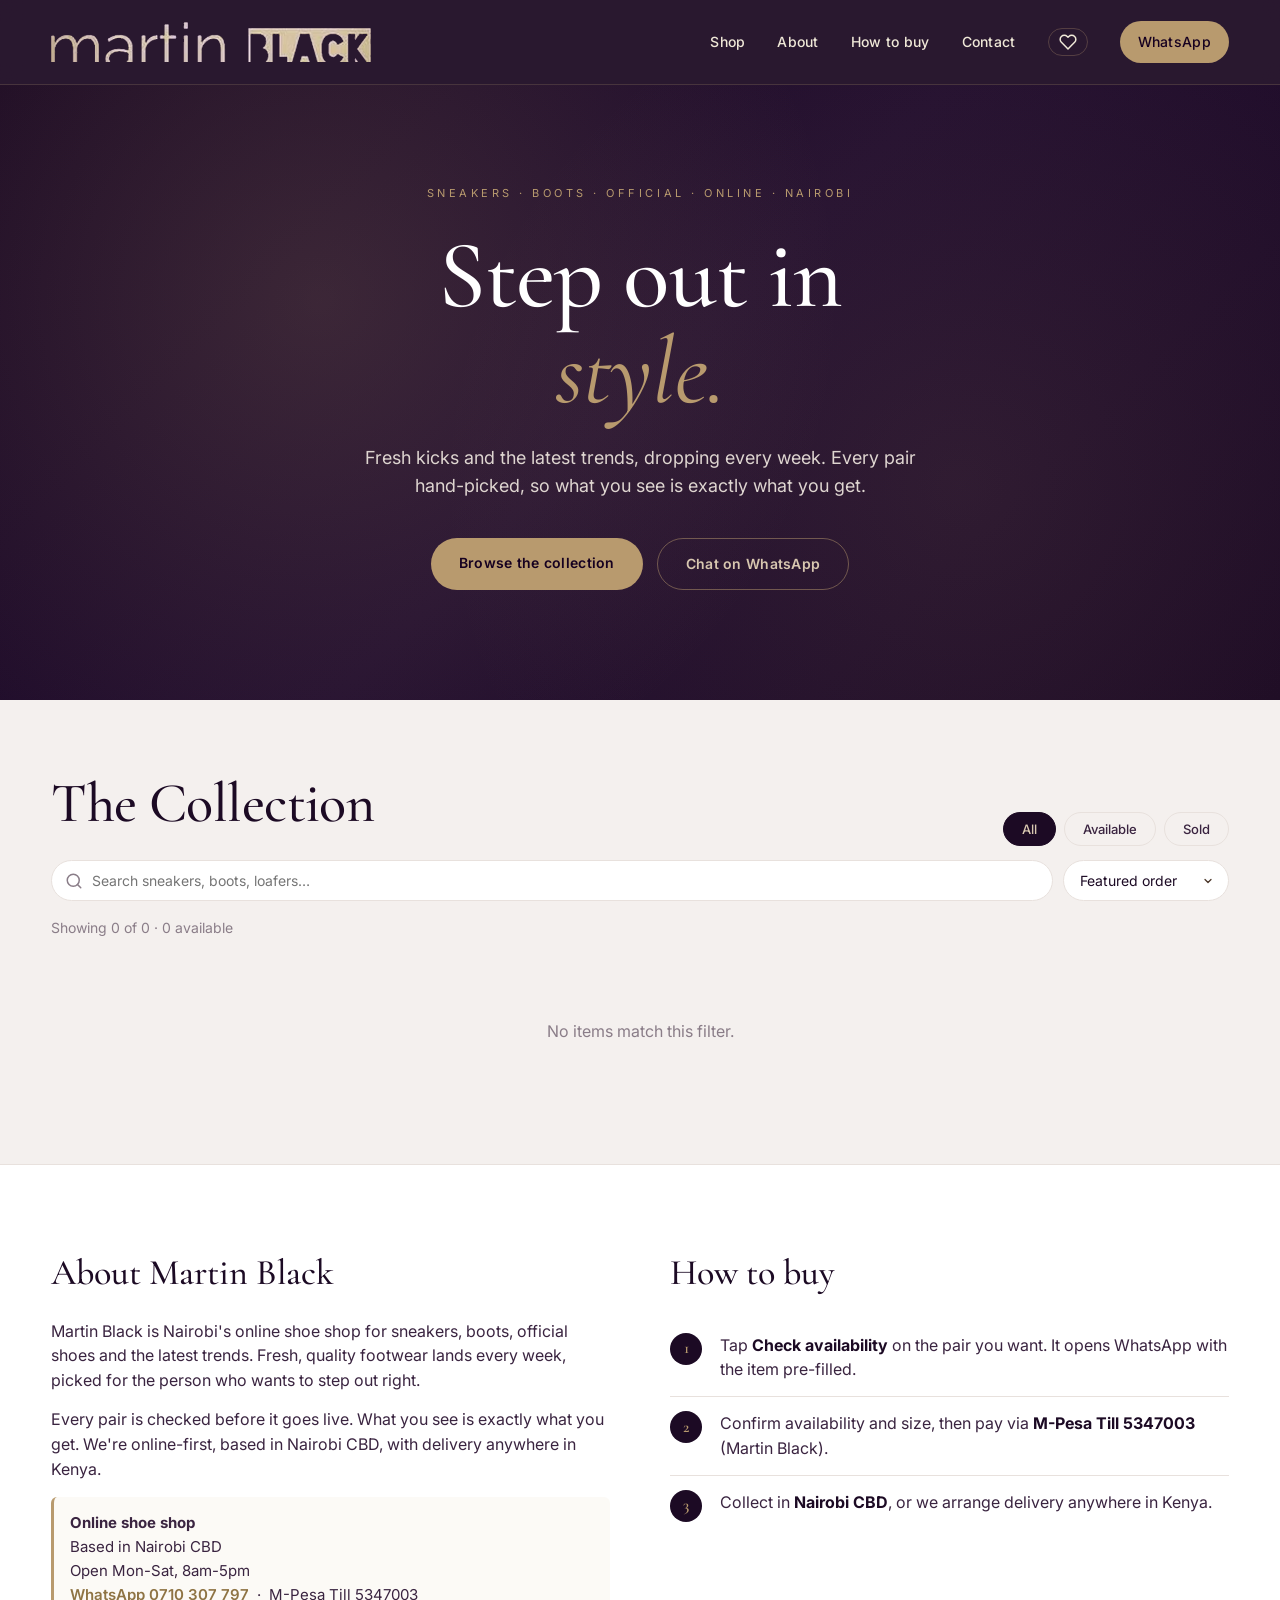
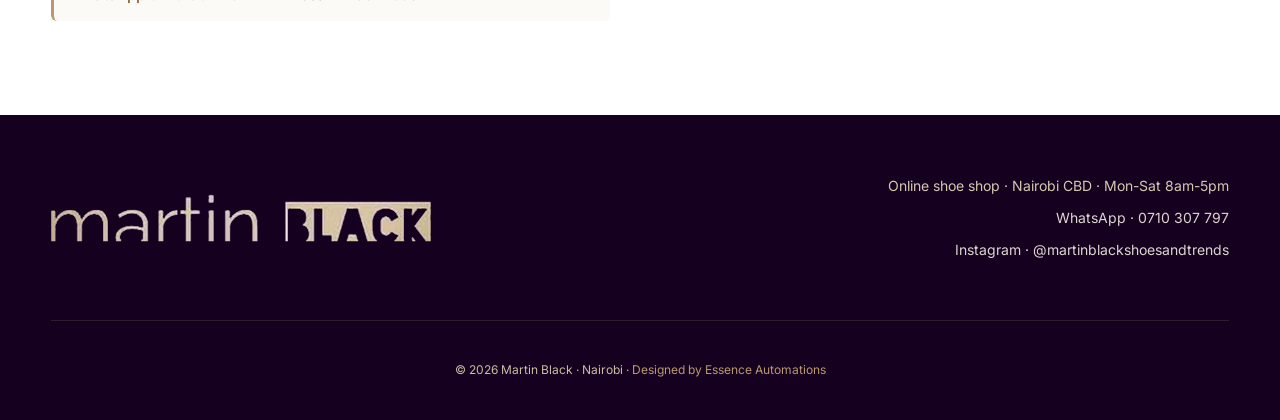
==== index.html @ d1607ce6 "Suspend overlay: use square brand emblem, not the wordmark logo-nav.png is the wide 'martin BLACK' w" ====
<!DOCTYPE html>
<html lang="en">
<head>
<meta charset="UTF-8">
<meta name="viewport" content="width=device-width, initial-scale=1.0">
<title>Martin Black · Online Shoe Shop, Nairobi</title>
<meta name="description" content="Martin Black is Nairobi's online shoe shop. Sneakers, boots, official shoes and the latest trends, fresh stock every week. Order on WhatsApp, delivery countrywide.">

<!-- Open Graph / WhatsApp / Social sharing -->
<meta property="og:type" content="website">
<meta property="og:title" content="Martin Black · Online Shoe Shop, Nairobi">
<meta property="og:description" content="Nairobi's online shoe shop. Sneakers, boots, official shoes and the latest trends, fresh stock every week. Order on WhatsApp, delivery countrywide.">
<meta property="og:image" content="https://martin-black.essenceautomations.com/images/og-image.jpg">
<meta property="og:image:secure_url" content="https://martin-black.essenceautomations.com/images/og-image.jpg">
<meta property="og:image:type" content="image/jpeg">
<meta property="og:image:width" content="1200">
<meta property="og:image:height" content="630">
<meta property="og:image:alt" content="Martin Black · Online Shoe Shop">
<meta property="og:url" content="https://martin-black.essenceautomations.com">
<meta property="og:locale" content="en_KE">
<link rel="canonical" href="https://martin-black.essenceautomations.com">
<meta property="og:site_name" content="Martin Black">
<meta name="twitter:card" content="summary_large_image">
<meta name="twitter:title" content="Martin Black · Online Shoe Shop, Nairobi">
<meta name="twitter:description" content="Nairobi's online shoe shop. Sneakers, boots, official shoes and the latest trends. Order on WhatsApp, delivery countrywide.">
<meta name="twitter:image" content="https://martin-black.essenceautomations.com/images/og-image.jpg">
<meta name="twitter:image:alt" content="Martin Black · Online Shoe Shop">

<link rel="icon" type="image/jpeg" sizes="192x192" href="images/favicon-192.jpg">
<link rel="apple-touch-icon" sizes="180x180" href="images/logo.jpg">
<meta name="theme-color" content="#241030">
<link rel="preconnect" href="https://fonts.googleapis.com">
<link rel="preconnect" href="https://fonts.gstatic.com" crossorigin>
<link href="https://fonts.googleapis.com/css2?family=Cormorant+Garamond:wght@400;500;600;700&family=Inter:wght@300;400;500;600;700&display=swap" rel="stylesheet">
<link rel="stylesheet" href="styles.css?v=32">
<!-- GHL external tracking -->
<script src="https://link.essenceautomations.com/js/external-tracking.js" data-tracking-id="tk_d5a5c7952dc94771ba91855a4bfe3aea"></script>
</head>
<body>

<nav class="nav">
  <div class="nav-inner">
    <a href="#" class="brand" aria-label="Martin Black">
      <img src="images/logo-nav.png" alt="Martin Black · Online Shoe Shop" class="brand-logo">
    </a>
    <button class="nav-toggle" id="navToggle" aria-label="Open menu">
      <span></span><span></span><span></span>
    </button>
    <div class="nav-links" id="navLinks">
      <a href="#shop">Shop</a>
      <a href="#about">About</a>
      <a href="#how">How to buy</a>
      <a href="#contact">Contact</a>
      <a href="#" class="nav-wl" id="wishlistBtn" aria-label="View saved items">
        <svg viewBox="0 0 24 24" width="18" height="18" fill="none" stroke="currentColor" stroke-width="2" stroke-linecap="round" stroke-linejoin="round" aria-hidden="true"><path d="M20.84 4.61a5.5 5.5 0 0 0-7.78 0L12 5.67l-1.06-1.06a5.5 5.5 0 0 0-7.78 7.78l1.06 1.06L12 21.23l7.78-7.78 1.06-1.06a5.5 5.5 0 0 0 0-7.78z"/></svg>
        <span class="wl-count"></span>
      </a>
      <a href="https://wa.me/254710307797" class="nav-cta" target="_blank" rel="noopener">WhatsApp</a>
    </div>
  </div>
</nav>

<header class="hero">
  <div class="hero-inner">
    <p class="hero-eyebrow">Sneakers · Boots · Official · Online · Nairobi</p>
    <h1 class="hero-title">Step out in<br><em>style.</em></h1>
    <p class="hero-sub">Fresh kicks and the latest trends, dropping every week. Every pair hand-picked, so what you see is exactly what you get.</p>
    <div class="hero-cta">
      <a href="#shop" class="btn btn-primary">Browse the collection</a>
      <a href="https://wa.me/254710307797" class="btn btn-ghost" target="_blank" rel="noopener">Chat on WhatsApp</a>
    </div>
  </div>
</header>

<section class="filters" id="shop">
  <div class="container">
    <div class="filters-bar">
      <h2 class="section-title fade-up">The Collection</h2>
      <div class="filter-pills" id="availPills">
        <button class="pill active" data-avail="all">All</button>
        <button class="pill" data-avail="available">Available</button>
        <button class="pill" data-avail="sold">Sold</button>
      </div>
    </div>
    <div class="search-sort-row">
      <div class="search-wrap">
        <svg class="search-icon" viewBox="0 0 24 24" width="18" height="18" fill="none" stroke="currentColor" stroke-width="2" stroke-linecap="round" stroke-linejoin="round" aria-hidden="true"><circle cx="11" cy="11" r="8"/><line x1="21" y1="21" x2="16.65" y2="16.65"/></svg>
        <input id="searchInput" type="search" placeholder="Search sneakers, boots, loafers…" autocomplete="off">
        <button id="searchClear" class="search-clear" aria-label="Clear search">×</button>
      </div>
      <select id="sortSelect" class="sort-select" aria-label="Sort items">
        <option value="default">Featured order</option>
        <option value="newest">Newest first</option>
        <option value="priceAsc">Price: low to high</option>
        <option value="priceDesc">Price: high to low</option>
      </select>
    </div>
    <div class="filter-pills filter-pills--branches" id="branchPills" style="margin-top:8px;display:none;"></div>
    <div class="filter-drops" style="margin-top:8px;">
      <div class="filter-drop" id="catPills"></div>
      <div class="filter-drop" id="sizePills"></div>
    </div>
    <p class="filter-meta" id="filterMeta"></p>
  </div>
</section>

<main class="gallery container" id="gallery">
  <!-- Items injected here -->
</main>

<section class="info" id="about">
  <div class="container info-grid">
    <div class="fade-up">
      <h2>About Martin Black</h2>
      <p>Martin Black is Nairobi's online shoe shop for sneakers, boots, official shoes and the latest trends. Fresh, quality footwear lands every week, picked for the person who wants to step out right.</p>
      <p>Every pair is checked before it goes live. What you see is exactly what you get. We're online-first, based in Nairobi CBD, with delivery anywhere in Kenya.</p>
      <p class="shop-card">
        <strong>Online shoe shop</strong><br>
        Based in Nairobi CBD<br>
        Open Mon-Sat, 8am-5pm<br>
        <a href="https://wa.me/254710307797" target="_blank" rel="noopener">WhatsApp 0710 307 797</a>
        &nbsp;·&nbsp;
        M-Pesa Till 5347003
      </p>
    </div>
    <div id="how" class="fade-up">
      <h2>How to buy</h2>
      <ol class="steps">
        <li>Tap <strong>Check availability</strong> on the pair you want. It opens WhatsApp with the item pre-filled.</li>
        <li>Confirm availability and size, then pay via <strong>M-Pesa Till 5347003</strong> (Martin Black).</li>
        <li>Collect in <strong>Nairobi CBD</strong>, or we arrange delivery anywhere in Kenya.</li>
      </ol>
    </div>
  </div>
</section>

<footer class="footer" id="contact">
  <div class="container footer-inner">
    <div class="footer-brand fade-up">
      <img src="images/logo-nav.png" alt="Martin Black" class="brand-logo">
    </div>
    <div class="footer-links fade-up">
      <span class="footer-shop">Online shoe shop · Nairobi CBD · Mon-Sat 8am-5pm</span>
      <a href="https://wa.me/254710307797" target="_blank" rel="noopener">WhatsApp · 0710 307 797</a>
      <a href="https://www.instagram.com/martinblackshoesandtrends/" target="_blank" rel="noopener">Instagram · @martinblackshoesandtrends</a>
    </div>
    <p class="footer-fine">© <span id="year"></span> Martin Black · Nairobi · <a href="https://essenceautomations.com/shop-manager/" target="_blank" rel="noopener" class="footer-credit">Designed by Essence Automations</a></p>
  </div>
</footer>

<!-- Lightbox -->
<div class="lightbox" id="lightbox" aria-hidden="true">
  <button class="lightbox-close" id="lightboxClose" aria-label="Close">&times;</button>
  <button class="lightbox-arrow prev" data-lightbox-arrow="prev" aria-label="Previous image">‹</button>
  <button class="lightbox-arrow next" data-lightbox-arrow="next" aria-label="Next image">›</button>
  <img class="lightbox-img" id="lightboxImg" alt="">
  <div class="lightbox-caption" id="lightboxCaption"></div>
</div>

<!-- Wishlist drawer -->
<div id="wishlistModal" class="modal" role="dialog" aria-modal="true" aria-label="Saved items">
  <div class="modal-card modal-card--wide">
    <div class="modal-head">
      <h3>Saved items</h3>
      <button id="wishlistClose" class="modal-close" aria-label="Close">&times;</button>
    </div>
    <div id="wishlistBody" class="wl-body"></div>
    <div class="wl-footer">
      <a id="wishlistEnquireAll" class="btn-card primary" href="#">
        <svg class="wa-icon" viewBox="0 0 24 24" width="16" height="16" fill="currentColor" aria-hidden="true"><path d="M17.472 14.382c-.297-.149-1.758-.867-2.03-.967-.273-.099-.471-.148-.67.15-.197.297-.767.966-.94 1.164-.173.199-.347.223-.644.075-.297-.15-1.255-.463-2.39-1.475-.883-.788-1.48-1.761-1.653-2.059-.173-.297-.018-.458.13-.606.134-.133.298-.347.446-.52.149-.174.198-.298.298-.497.099-.198.05-.371-.025-.52-.075-.149-.669-1.612-.916-2.207-.242-.579-.487-.5-.669-.51-.173-.008-.371-.01-.57-.01-.198 0-.52.074-.792.372-.272.297-1.04 1.016-1.04 2.479 0 1.462 1.065 2.875 1.213 3.074.149.198 2.096 3.2 5.077 4.487.71.306 1.263.489 1.694.625.712.227 1.36.195 1.871.118.571-.085 1.758-.719 2.006-1.413.248-.694.248-1.289.173-1.413-.074-.124-.272-.198-.57-.347m-5.421 7.403h-.004a9.87 9.87 0 0 1-5.031-1.378l-.361-.214-3.741.982.998-3.648-.235-.374a9.86 9.86 0 0 1-1.51-5.26c.001-5.45 4.436-9.884 9.888-9.884 2.64 0 5.122 1.03 6.988 2.898a9.825 9.825 0 0 1 2.893 6.994c-.003 5.45-4.437 9.884-9.885 9.884m8.413-18.297A11.815 11.815 0 0 0 12.05 0C5.495 0 .16 5.335.157 11.892c0 2.096.547 4.142 1.588 5.945L.057 24l6.305-1.654a11.882 11.882 0 0 0 5.683 1.448h.005c6.554 0 11.89-5.335 11.893-11.893a11.821 11.821 0 0 0-3.48-8.413"/></svg>
        Check availability for all
      </a>
    </div>
  </div>
</div>

<!-- Size guide modal -->
<div id="sizeGuideModal" class="modal" role="dialog" aria-modal="true" aria-label="Size guide">
  <div class="modal-card modal-card--wide">
    <div class="modal-head">
      <h3>Size guide</h3>
      <button id="sizeGuideClose" class="modal-close" aria-label="Close">&times;</button>
    </div>
    <p class="size-guide-intro">Shoe sizes converted across UK, EU, US and foot length in centimetres. If you're between sizes, size up. WhatsApp us your usual size before you order if you're unsure.</p>
    <div class="size-guide-section">
      <h4>Shoes (UK / EU / US)</h4>
      <div class="sg-table-wrap">
        <table class="sg-table">
          <thead><tr><th>UK</th><th>EU</th><th>US</th><th>Foot length (cm)</th></tr></thead>
          <tbody>
            <tr><td>UK6</td><td>40</td><td>7</td><td>25.0</td></tr>
            <tr><td>UK7</td><td>41</td><td>8</td><td>25.7</td></tr>
            <tr><td>UK8</td><td>42</td><td>9</td><td>26.7</td></tr>
            <tr><td>UK9</td><td>43</td><td>10</td><td>27.3</td></tr>
            <tr><td>UK10</td><td>44</td><td>11</td><td>28.0</td></tr>
            <tr><td>UK11</td><td>45</td><td>12</td><td>29.0</td></tr>
            <tr><td>UK12</td><td>46</td><td>13</td><td>29.7</td></tr>
          </tbody>
        </table>
      </div>
    </div>
    <p class="size-guide-tip">Tip: stand on a sheet of paper, mark heel to longest toe, and measure the length in centimetres. Match it to the foot-length column above for your true size.</p>
  </div>
</div>

<script src="main.js?v=20260606susp3"></script>
</body>
</html>
---- styles.css ----
/* Martin Black — deep aubergine-black & champagne gold (sampled from logo.jpg) */
:root {
  --bg: #f4f0ee;          /* soft warm off-white */
  --bg-card: #ffffff;
  --ink: #1c0a24;         /* deep aubergine-black — logo background */
  --ink-soft: #3a2440;    /* mid aubergine/plum */
  --ink-faint: #8a7d88;   /* muted mauve-taupe */
  --gold: #b89a6e;        /* champagne gold — logo wordmark */
  --gold-deep: #8f7444;   /* deeper champagne bronze */
  --gold-light: #d8c7b0;  /* light champagne (logo tone) */
  --line: #e8e1dd;        /* warm neutral divider */
  --surface: #efe9e5;     /* warm neutral surface */
  --choco: #241030;       /* aubergine (logo bg) — dark sections */
  --choco-deep: #160020;  /* deepest aubergine */
  --shadow: 0 1px 2px rgba(28,10,36,0.05), 0 8px 24px rgba(28,10,36,0.09);
  --shadow-lg: 0 20px 60px rgba(28,10,36,0.16);
  --radius: 14px;
  --radius-sm: 8px;
  --serif: 'Cormorant Garamond', Georgia, serif;
  --sans: 'Inter', system-ui, -apple-system, sans-serif;
}

* { box-sizing: border-box; margin: 0; padding: 0; }
html { scroll-behavior: smooth; }
body { font-family: var(--sans); color: var(--ink); background: var(--bg); line-height: 1.55; -webkit-font-smoothing: antialiased; }
a { color: inherit; text-decoration: none; }
img { max-width: 100%; display: block; }
.container { width: min(1200px, 92%); margin: 0 auto; }

/* ===== FADE-IN-UP ANIMATIONS =====
   Subtle reveal motion. .fade-up sits at translateY(20px) + opacity 0 until
   the element either (a) is observed in view by main.js or (b) auto-fires
   on page load for elements above the fold (hero stagger). Disabled
   entirely when the user prefers reduced motion. */
@keyframes fadeUp {
  from { opacity: 0; transform: translateY(36px); }
  to   { opacity: 1; transform: translateY(0); }
}
@media (prefers-reduced-motion: no-preference) {
  .fade-up { opacity: 0; transform: translateY(36px); transition: opacity 0.75s cubic-bezier(0.22,0.61,0.36,1), transform 0.75s cubic-bezier(0.22,0.61,0.36,1); }
  .fade-up.in-view { opacity: 1; transform: translateY(0); }
  /* Hero stagger — auto-fires on load, no JS needed */
  .hero-eyebrow { animation: fadeUp 0.7s 0.05s cubic-bezier(0.22,0.61,0.36,1) both; }
  .hero-title   { animation: fadeUp 0.8s 0.20s cubic-bezier(0.22,0.61,0.36,1) both; }
  .hero-sub     { animation: fadeUp 0.7s 0.38s cubic-bezier(0.22,0.61,0.36,1) both; }
  .hero-cta     { animation: fadeUp 0.7s 0.52s cubic-bezier(0.22,0.61,0.36,1) both; }
  /* Card stagger — paused until each card scrolls into view, so cards below
     the fold on initial load animate when the user scrolls to them, not
     before. On filter/page change, the IO fires immediately because the
     gallery is already on-screen. */
  .gallery .card {
    animation: fadeUp 0.65s cubic-bezier(0.22,0.61,0.36,1) both;
    animation-play-state: paused;
  }
  .gallery .card.in-view { animation-play-state: running; }
  .gallery .card:nth-child(2)  { animation-delay: 0.06s; }
  .gallery .card:nth-child(3)  { animation-delay: 0.12s; }
  .gallery .card:nth-child(4)  { animation-delay: 0.18s; }
  .gallery .card:nth-child(5)  { animation-delay: 0.24s; }
  .gallery .card:nth-child(6)  { animation-delay: 0.30s; }
  .gallery .card:nth-child(7)  { animation-delay: 0.36s; }
  .gallery .card:nth-child(8)  { animation-delay: 0.42s; }
  .gallery .card:nth-child(9)  { animation-delay: 0.48s; }
  .gallery .card:nth-child(n+10) { animation-delay: 0.54s; }
}

/* ===== NAV ===== */
.nav {
  position: sticky; top: 0;
  background: rgba(28,10,36,0.94);
  backdrop-filter: blur(12px);
  -webkit-backdrop-filter: blur(12px);
  border-bottom: 1px solid rgba(184,154,110,0.22);
  z-index: 200;
}
.nav-inner {
  display: flex; align-items: center; justify-content: space-between;
  width: min(1200px, 92%); margin: 0 auto; padding: 14px 0;
}
.brand { display: flex; align-items: center; gap: 12px; color: #fff; }
.brand-logo { height: 56px; width: auto; max-width: 320px; display: block; object-fit: contain; }
.footer-brand .brand-logo { height: 80px; max-width: 380px; }
.nav-links { display: flex; gap: 32px; align-items: center; }
.nav-links a { color: #f0e9d8; font-size: 14px; font-weight: 500; letter-spacing: 0.02em; transition: color 0.2s; }
.nav-links a:hover { color: var(--gold); }
.nav-cta { background: var(--gold); color: var(--choco-deep) !important; padding: 10px 18px; border-radius: 999px; font-weight: 600; }
.nav-cta:hover { background: var(--gold-light); color: var(--choco-deep) !important; }

.nav-toggle { display: none; background: none; border: none; cursor: pointer; width: 36px; height: 36px; flex-direction: column; justify-content: center; gap: 5px; z-index: 220; }
.nav-toggle span { display: block; height: 2px; width: 24px; background: var(--gold-light); transition: 0.3s; }

@media (max-width: 760px) {
  .nav-toggle { display: flex; }
  .nav-links {
    position: fixed; top: 0; left: 0; width: 100vw; height: 100vh;
    background: var(--choco-deep); flex-direction: column; justify-content: center; align-items: center; gap: 32px;
    transform: translateY(-100vh); transition: transform 0.32s ease; z-index: 210; visibility: hidden;
  }
  .nav-links.open { transform: translateY(0); visibility: visible; }
  .nav-links a { font-size: 22px; font-weight: 500; }
  /* Hamburger → X transform when menu open */
  .nav-toggle.open span:nth-child(1) { transform: translateY(7px) rotate(45deg); }
  .nav-toggle.open span:nth-child(2) { opacity: 0; }
  .nav-toggle.open span:nth-child(3) { transform: translateY(-7px) rotate(-45deg); }
}

/* ===== HERO ===== */
.hero {
  background: linear-gradient(135deg, #1c0a24 0%, #241030 50%, #1c0a24 100%);
  color: #fff; text-align: center; padding: 100px 20px 110px; position: relative; overflow: hidden;
}
.hero::before {
  content: ""; position: absolute; inset: 0;
  background:
    radial-gradient(circle at 25% 35%, rgba(184,154,110,0.18), transparent 50%),
    radial-gradient(circle at 75% 65%, rgba(184,154,110,0.10), transparent 50%);
  pointer-events: none;
}
.hero-inner { position: relative; max-width: 820px; margin: 0 auto; }
.hero-eyebrow { font-size: 11px; letter-spacing: 0.32em; text-transform: uppercase; color: var(--gold); margin-bottom: 26px; }
.hero-title { font-family: var(--serif); font-size: clamp(52px, 9vw, 96px); font-weight: 500; line-height: 1; letter-spacing: -0.01em; margin-bottom: 24px; }
.hero-title em { color: var(--gold); font-style: italic; font-weight: 400; }
.hero-sub { font-size: 18px; color: #ded5d0; max-width: 560px; margin: 0 auto 38px; }
.hero-cta { display: flex; justify-content: center; gap: 14px; flex-wrap: wrap; }

.btn { display: inline-block; padding: 14px 28px; border-radius: 999px; font-weight: 600; font-size: 14px; letter-spacing: 0.02em; transition: all 0.2s; cursor: pointer; border: none; font-family: inherit; }
.btn-primary { background: var(--gold); color: var(--choco-deep); }
.btn-primary:hover { background: var(--gold-light); transform: translateY(-1px); }
.btn-ghost { background: transparent; color: var(--gold-light); border: 1px solid rgba(184,154,110,0.5); }
.btn-ghost:hover { background: rgba(184,154,110,0.12); border-color: var(--gold); }

/* ===== FILTERS ===== */
.filters { background: var(--bg); padding: 60px 0 24px; }
.filters-bar { display: flex; justify-content: space-between; align-items: end; gap: 24px; flex-wrap: wrap; margin-bottom: 8px; }
.section-title { font-family: var(--serif); font-size: clamp(36px, 5vw, 56px); font-weight: 500; letter-spacing: -0.01em; color: var(--ink); }
.filter-pills { display: flex; gap: 8px; flex-wrap: wrap; }
.pill { background: transparent; border: 1px solid var(--line); padding: 8px 18px; border-radius: 999px; font-size: 13px; font-weight: 500; cursor: pointer; transition: 0.2s; color: var(--ink-soft); font-family: inherit; }
.pill:hover { border-color: var(--gold); color: var(--ink); }
.pill.active { background: var(--ink); border-color: var(--ink); color: var(--gold-light); }
.filter-pills--cats { flex-wrap: wrap; }
.filter-pills--sizes { flex-wrap: wrap; }
.pill--size { padding: 5px 12px !important; font-size: 13px !important; }
.filter-meta { color: var(--ink-faint); font-size: 14px; margin-top: 8px; }

/* Search + sort row */
.search-sort-row { display: flex; gap: 10px; margin-top: 14px; flex-wrap: wrap; }
.search-wrap { flex: 1 1 280px; position: relative; }
.search-wrap input {
  width: 100%; padding: 11px 38px 11px 40px;
  border: 1px solid var(--line); border-radius: 999px;
  font-family: inherit; font-size: 14px; background: #fff; color: var(--ink);
  transition: border-color 0.15s;
}
.search-wrap input:focus { outline: none; border-color: var(--gold); }
.search-icon { position: absolute; left: 14px; top: 50%; transform: translateY(-50%); color: var(--ink-faint); pointer-events: none; }
.search-clear {
  position: absolute; right: 6px; top: 50%; transform: translateY(-50%);
  width: 26px; height: 26px; border-radius: 50%; border: none;
  background: var(--line); color: var(--ink-soft); cursor: pointer; font-size: 18px; line-height: 1;
  display: flex; align-items: center; justify-content: center;
}
.search-clear:hover { background: var(--ink); color: var(--gold-light); }
.search-wrap input:placeholder-shown + .search-clear { display: none; }
.sort-select {
  padding: 10px 36px 10px 16px;
  border: 1px solid var(--line); border-radius: 999px;
  background: #fff; color: var(--ink); font-family: inherit; font-size: 14px;
  cursor: pointer; appearance: none;
  background-image: url("data:image/svg+xml;utf8,<svg xmlns='http://www.w3.org/2000/svg' width='12' height='12' viewBox='0 0 24 24' fill='none' stroke='%234a3528' stroke-width='2.5' stroke-linecap='round' stroke-linejoin='round'><polyline points='6 9 12 15 18 9'/></svg>");
  background-repeat: no-repeat; background-position: right 14px center;
}
.sort-select:focus { outline: none; border-color: var(--gold); }

/* Category + size filter dropdowns (compact, replaces long pill rows) */
.filter-drops { display: flex; gap: 10px; flex-wrap: wrap; }
.filter-drop { flex: 0 1 auto; min-width: 0; }
.filter-select { width: 100%; max-width: 100%; }
@media (max-width: 600px) { .filter-drop { flex: 1 1 calc(50% - 5px); } }

/* Custom filter dropdown — page-controlled so the open list shows a scroll cue
   (a native <select> popup is OS-drawn and gives no hint that more sits below). */
.cdrop { position: relative; }
.cdrop-trigger {
  width: 100%; max-width: 100%; text-align: left;
  display: flex; align-items: center;
}
.cdrop-current { overflow: hidden; text-overflow: ellipsis; white-space: nowrap; }
.cdrop.open .cdrop-trigger { border-color: var(--gold); }
/* Active (non-"All") filter — gold tint so a set filter reads as deliberate,
   not a default. */
.cdrop--active .cdrop-trigger {
  background-color: rgba(184, 154, 110, 0.14);
  border-color: var(--gold);
  color: var(--ink); font-weight: 600;
}
.cdrop-panel {
  position: absolute; top: calc(100% + 6px); left: 0; right: 0; z-index: 60;
  background: #fff; border: 1px solid var(--line); border-radius: 14px;
  box-shadow: 0 12px 30px rgba(28, 10, 36, 0.16);
  overflow: hidden;
}
.cdrop-panel[hidden] { display: none; }
.cdrop-scroll {
  max-height: 280px; overflow-y: auto; padding: 6px;
  scrollbar-width: thin; scrollbar-color: var(--gold) var(--surface);
}
.cdrop-scroll::-webkit-scrollbar { width: 9px; }
.cdrop-scroll::-webkit-scrollbar-track { background: var(--surface); border-radius: 4px; }
.cdrop-scroll::-webkit-scrollbar-thumb { background: var(--gold); border-radius: 4px; }
.cdrop-scroll::-webkit-scrollbar-thumb:hover { background: var(--gold-deep); }
.cdrop-group {
  font-size: 10.5px; font-weight: 700; letter-spacing: 0.12em; text-transform: uppercase;
  color: var(--ink-faint); padding: 8px 12px 4px;
}
.cdrop-opt {
  display: block; width: 100%; text-align: left;
  padding: 11px 14px; border: none; background: none; cursor: pointer;
  font-family: inherit; font-size: 14px; color: var(--ink); border-radius: 9px;
}
.cdrop-opt:hover { background: var(--surface); }
.cdrop-opt.selected { background: var(--ink); color: var(--gold-light); font-weight: 600; }
/* "more below" cue — fade + chevron pinned to the panel's bottom edge, shown
   only while the list can still scroll down. */
.cdrop-morehint {
  position: absolute; left: 1px; right: 1px; bottom: 0; height: 38px;
  pointer-events: none; opacity: 0; transition: opacity 0.18s ease;
  background: linear-gradient(to bottom, rgba(255,255,255,0), #fff 78%);
  border-radius: 0 0 14px 14px;
}
.cdrop-morehint.show { opacity: 1; }
.cdrop-morehint::after {
  content: ''; position: absolute; left: 50%; bottom: 7px;
  width: 11px; height: 11px; margin-left: -5.5px;
  border-right: 2.5px solid var(--gold-deep); border-bottom: 2.5px solid var(--gold-deep);
  transform: rotate(45deg);
  animation: cdropBob 1.3s ease-in-out infinite;
}
@keyframes cdropBob { 0%, 100% { transform: translateY(0) rotate(45deg); } 50% { transform: translateY(3px) rotate(45deg); } }
@media (prefers-reduced-motion: reduce) { .cdrop-morehint::after { animation: none; } }

/* NEW / Stock urgency / Heart badges */
.badge-new {
  position: absolute; top: 14px; left: 14px;
  background: var(--gold); color: var(--choco-deep);
  font-size: 10px; letter-spacing: 0.2em; padding: 4px 9px; border-radius: 4px;
  font-weight: 800; text-transform: uppercase;
}
.badge-low {
  position: absolute; bottom: 14px; left: 14px;
  background: #fff; color: #b00020;
  font-size: 10px; letter-spacing: 0.08em; padding: 4px 9px; border-radius: 4px;
  font-weight: 700; box-shadow: 0 2px 8px rgba(0,0,0,0.18);
  border: 1px solid #ffd6d6;
}
/* Heart pill — heart icon + fake-social-proof counter (deterministic base
   per item id, +1 when visitor wishlists). Sits bottom-right of card image. */
.heart-btn {
  position: absolute; bottom: 12px; right: 12px;
  display: inline-flex; align-items: center; gap: 6px;
  padding: 6px 10px 6px 9px;
  background: rgba(255,255,255,0.92);
  border: none;
  border-radius: 999px;
  cursor: pointer;
  color: var(--ink-soft);
  font-family: inherit;
  font-size: 12px;
  font-weight: 600;
  line-height: 1;
  transition: background 0.18s, color 0.18s, transform 0.18s;
  box-shadow: 0 2px 8px rgba(0,0,0,0.12);
  backdrop-filter: blur(6px);
  -webkit-backdrop-filter: blur(6px);
}
.heart-btn:hover { color: #e63946; transform: translateY(-1px); }
.heart-btn .heart-count { font-variant-numeric: tabular-nums; }
.heart-btn.saved { color: #fff; background: rgba(230,57,70,0.92); }
.heart-btn.saved:hover { background: rgba(200,40,55,0.95); color: #fff; }
.heart-btn.saved svg { fill: #fff; }

/* Size guide link on cards */
.size-guide-link {
  font-size: 11.5px; color: var(--ink-faint); text-decoration: underline; cursor: pointer;
  letter-spacing: 0.02em;
}
.size-guide-link:hover { color: var(--gold-deep); }

/* Nav wishlist button */
.nav-wl {
  display: inline-flex; align-items: center; gap: 6px;
  color: var(--gold-light); padding: 4px 10px; border-radius: 999px;
  border: 1px solid rgba(184,154,110,0.3); position: relative;
}
.nav-wl:hover { background: rgba(184,154,110,0.1); border-color: var(--gold); }
.nav-wl.has-items { color: #ffb8c0; border-color: rgba(255,184,192,0.4); }
.nav-wl .wl-count { font-size: 12px; font-weight: 700; min-width: 16px; text-align: center; }
.nav-wl .wl-count:empty { display: none; }

/* Modal head + close */
.modal-card { position: relative; }
.modal-card--wide { max-width: 640px; }
.modal-head { display: flex; justify-content: space-between; align-items: center; margin-bottom: 12px; }
.modal-close {
  background: none; border: none; cursor: pointer;
  font-size: 28px; line-height: 1; color: var(--ink-faint);
  width: 32px; height: 32px; border-radius: 50%; display: flex;
  align-items: center; justify-content: center; transition: 0.15s;
}
.modal-close:hover { background: var(--surface); color: var(--ink); }

/* Wishlist rows */
.wl-body { max-height: 60vh; overflow-y: auto; }
.wl-row {
  display: flex; gap: 12px; align-items: center;
  padding: 10px 0; border-bottom: 1px solid var(--line);
}
.wl-row:last-child { border-bottom: none; }
.wl-row img { width: 56px; height: 56px; object-fit: cover; border-radius: 6px; flex-shrink: 0; }
.wl-row-body { flex: 1; min-width: 0; }
.wl-row-name { font-family: var(--serif); font-size: 16px; font-weight: 600; }
.wl-row-meta { font-size: 12px; color: var(--ink-faint); margin-top: 2px; }
.wl-remove {
  background: none; border: none; color: var(--ink-faint); font-size: 22px;
  cursor: pointer; padding: 4px 8px; line-height: 1; border-radius: 50%;
}
.wl-remove:hover { background: var(--surface); color: #b00020; }
.wl-footer { margin-top: 14px; display: flex; justify-content: flex-end; }
.wl-footer .btn-card { padding: 12px 22px; min-width: 200px; display: inline-flex; align-items: center; justify-content: center; gap: 8px; }

/* Size guide content */
.size-guide-intro { font-size: 13.5px; color: var(--ink-soft); margin-bottom: 14px; line-height: 1.6; }
.size-guide-section { margin-bottom: 16px; }
.size-guide-section h4 { font-family: var(--serif); font-size: 16px; font-weight: 600; margin-bottom: 8px; color: var(--ink); }
.sg-table-wrap { overflow-x: auto; }
.sg-table { width: 100%; border-collapse: collapse; font-size: 13px; }
.sg-table th, .sg-table td { padding: 7px 10px; text-align: left; border-bottom: 1px solid var(--line); }
.sg-table th { background: var(--surface); font-size: 11px; letter-spacing: 0.06em; text-transform: uppercase; color: var(--ink-faint); }
.size-guide-tip { font-size: 12px; color: var(--ink-faint); font-style: italic; margin-top: 12px; padding-top: 12px; border-top: 1px solid var(--line); }

/* Item picker (used by WhatsApp Marketing broadcast — search + tap to add) */
.set-selected-items { display: flex; flex-wrap: wrap; gap: 6px; min-height: 24px; }
.set-chip {
  display: inline-flex; align-items: center; gap: 6px;
  background: #fff; border: 1px solid var(--line); border-radius: 99px;
  padding: 4px 4px 4px 6px; font-size: 13px;
}
.set-chip img { width: 24px; height: 24px; border-radius: 50%; object-fit: cover; }
.set-chip button {
  background: var(--line); color: var(--ink-soft); border: none;
  width: 20px; height: 20px; border-radius: 50%; cursor: pointer;
  font-size: 14px; line-height: 1;
}
.set-chip button:hover { background: #b00020; color: #fff; }
.set-item-picker {
  display: grid; grid-template-columns: repeat(auto-fill, minmax(200px, 1fr));
  gap: 8px; margin-top: 8px;
  max-height: 320px; overflow-y: auto;
  padding: 8px;
  background: #fff; border: 1px solid var(--line); border-radius: 8px;
  scrollbar-width: thin;
  scrollbar-color: var(--gold) var(--surface);
}
.set-item-picker::-webkit-scrollbar { width: 8px; }
.set-item-picker::-webkit-scrollbar-track { background: var(--surface); border-radius: 4px; }
.set-item-picker::-webkit-scrollbar-thumb { background: var(--gold); border-radius: 4px; }
.set-item-picker::-webkit-scrollbar-thumb:hover { background: var(--gold-deep); }
.set-pick {
  display: flex; gap: 8px; align-items: center; padding: 6px;
  background: #fff; border: 1px solid var(--line); border-radius: 6px;
  cursor: pointer; text-align: left; font-family: inherit; transition: 0.15s;
}
.set-pick:hover { background: var(--surface); border-color: var(--gold); }
.set-pick img { width: 36px; height: 36px; border-radius: 4px; object-fit: cover; flex-shrink: 0; }
.set-pick-body { min-width: 0; flex: 1; }
.set-pick-name { font-size: 13px; font-weight: 600; color: var(--ink); line-height: 1.2; }
.set-pick-meta { font-size: 11px; color: var(--ink-faint); margin-top: 2px; }
@media (max-width: 600px) {
  .set-item-picker { max-height: 280px; grid-template-columns: 1fr; }
}

/* Broadcast recipients */
.broadcast-recipients { display: grid; grid-template-columns: 1fr 1fr; gap: 6px; max-height: 280px; overflow-y: auto; padding: 4px; background: #fff; border: 1px solid var(--line); border-radius: 8px; }
.broadcast-recipient {
  display: grid;
  grid-template-columns: 18px 1fr auto;
  grid-template-rows: auto auto;
  gap: 2px 8px;
  padding: 8px 10px; border: 1px solid var(--line); border-radius: 6px;
  cursor: pointer; font-family: inherit; transition: 0.15s; background: #fff;
}
.broadcast-recipient.on { background: var(--surface); border-color: var(--gold); }
.broadcast-recipient input { grid-row: 1 / 3; width: 16px; height: 16px; cursor: pointer; accent-color: var(--gold-deep); }
.broadcast-recipient-name { grid-column: 2; font-size: 13px; font-weight: 600; color: var(--ink); }
.broadcast-recipient-phone { grid-column: 3; font-size: 11px; color: var(--ink-faint); font-family: monospace; align-self: start; }
.broadcast-recipient-meta { grid-column: 2 / -1; font-size: 11px; color: var(--ink-faint); }
@media (max-width: 600px) { .broadcast-recipients { grid-template-columns: 1fr; } }
/* Mobile broadcast stepper — step through buyers one at a time on a phone. */
.broadcast-stepper { background: var(--surface); border: 1px solid var(--gold); border-radius: 10px; padding: 14px 16px; }
.bc-step-head { font-size: 11px; letter-spacing: 0.1em; text-transform: uppercase; color: var(--ink-faint); font-weight: 700; }
.bc-step-name { font-size: 16px; font-weight: 600; color: var(--ink); margin: 4px 0 12px; }
.bc-step-actions { display: flex; flex-wrap: wrap; gap: 8px; }
.bc-step-actions .btn-admin { text-decoration: none; }
.bc-step-hint { font-size: 12px; color: var(--ink-faint); margin-top: 10px; line-height: 1.45; }
.bc-step-done { font-size: 14px; font-weight: 600; color: #1a7a40; display: flex; align-items: center; gap: 12px; flex-wrap: wrap; }

/* Search-gap pills (Insights → searches with no results) */
.search-gap-pill {
  display: inline-block;
  background: #fff4e0;
  border: 1px solid #f0c060;
  color: #a06000;
  padding: 5px 12px;
  border-radius: 99px;
  font-size: 12.5px;
  letter-spacing: 0.02em;
}
.search-gap-pill strong { color: #6e4000; }

/* Modal open state */
.modal { display: none; }
.modal.open { display: flex; }

/* ===== GALLERY ===== */
.gallery { display: grid; grid-template-columns: repeat(auto-fill, minmax(280px, 1fr)); gap: 28px; padding: 16px 0 80px; }
.card { background: var(--bg-card); border-radius: var(--radius); overflow: hidden; box-shadow: var(--shadow); transition: transform 0.25s, box-shadow 0.25s; display: flex; flex-direction: column; }
.card:hover { transform: translateY(-4px); box-shadow: var(--shadow-lg); }

.card-img-wrap { position: relative; aspect-ratio: 1 / 1; overflow: hidden; cursor: zoom-in; background: var(--surface); display: flex; align-items: center; justify-content: center; }
.card-carousel { display: flex; width: 100%; height: 100%; transition: transform 0.32s ease; }
.card-img { width: 100%; height: 100%; object-fit: cover; transition: transform 0.5s; flex: 0 0 100%; }
.card:hover .card-carousel .card-img:not(:hover) { transform: none; }
.card-img-wrap:not(.has-carousel) .card:hover .card-img { transform: scale(1.04); }
.card.sold .card-img { filter: grayscale(0.3) brightness(0.9); }
.carousel-dots { position: absolute; bottom: 10px; left: 50%; transform: translateX(-50%); display: flex; gap: 5px; z-index: 3; }
.carousel-dot { width: 6px; height: 6px; border-radius: 50%; background: rgba(255,255,255,0.55); cursor: pointer; transition: 0.15s; }
.carousel-dot.active { background: #fff; width: 16px; border-radius: 99px; }
.carousel-arrow {
  position: absolute; top: 50%; transform: translateY(-50%); z-index: 3;
  width: 32px; height: 32px; border-radius: 50%; border: none; cursor: pointer;
  background: rgba(255,255,255,0.85); color: var(--ink); font-size: 22px; line-height: 1;
  display: flex; align-items: center; justify-content: center;
  opacity: 0; transition: opacity 0.18s, background 0.15s;
}
.carousel-arrow.prev { left: 8px; }
.carousel-arrow.next { right: 8px; }
.card-img-wrap.has-carousel:hover .carousel-arrow { opacity: 1; }
.carousel-arrow:hover { background: #fff; }
@media (max-width: 760px) {
  .carousel-arrow { opacity: 0.85; width: 28px; height: 28px; font-size: 18px; }
}

/* Lightbox arrows */
.lightbox-arrow {
  position: absolute; top: 50%; transform: translateY(-50%); z-index: 510;
  width: 48px; height: 48px; border-radius: 50%; border: 1px solid rgba(184,154,110,0.4);
  background: rgba(255,255,255,0.06); color: var(--gold-light); font-size: 32px; line-height: 1;
  cursor: pointer; transition: 0.15s;
  display: none; align-items: center; justify-content: center;
}
.lightbox-arrow.prev { left: 24px; }
.lightbox-arrow.next { right: 24px; }
.lightbox.open .lightbox-arrow { display: flex; }
.lightbox-arrow:hover { background: var(--gold); color: var(--ink); }
@media (max-width: 760px) {
  .lightbox-arrow { width: 40px; height: 40px; font-size: 26px; }
  .lightbox-arrow.prev { left: 8px; }
  .lightbox-arrow.next { right: 8px; }
}

/* Admin: additional-images preview */
.extra-imgs-preview { display: flex; flex-wrap: wrap; gap: 8px; margin-top: 8px; }
.extra-img-thumb { position: relative; }
.extra-img-thumb img { width: 80px; height: 80px; object-fit: cover; border-radius: 6px; border: 1px solid var(--line); }
.extra-img-remove {
  position: absolute; top: -6px; right: -6px;
  width: 22px; height: 22px; border-radius: 50%; border: none; cursor: pointer;
  background: #b00020; color: #fff; font-size: 14px; line-height: 1;
  display: flex; align-items: center; justify-content: center;
  box-shadow: 0 1px 4px rgba(0,0,0,0.25);
}
.extra-img-remove:hover { background: #800018; }

.badge-sold { position: absolute; top: 14px; left: 14px; background: var(--choco-deep); color: var(--gold); font-size: 11px; letter-spacing: 0.2em; padding: 6px 12px; border-radius: 4px; font-weight: 700; text-transform: uppercase; border: 1px solid var(--gold); }
.badge-cat { position: absolute; top: 14px; right: 14px; background: rgba(28,10,36,0.78); color: #fff; font-size: 10px; letter-spacing: 0.12em; padding: 4px 10px; border-radius: 4px; font-weight: 600; text-transform: uppercase; }

.size-chips { display: flex; flex-wrap: wrap; gap: 5px; align-items: center; }
.size-chip {
  background: var(--surface); border: 1px solid var(--line); border-radius: 4px;
  font-size: 11px; font-weight: 600; padding: 3px 9px;
  color: var(--ink); letter-spacing: 0.04em;
  font-family: inherit; cursor: default;
}
.size-chip.low { border-color: #e8a010; color: #a06000; background: #fff8e8; }
.size-chips.pickable .size-chip { cursor: pointer; transition: 0.15s; padding: 4px 11px; }
.size-chips.pickable .size-chip:hover { border-color: var(--gold); background: var(--gold-light); color: var(--ink); }
.size-chips.pickable .size-chip.selected { background: var(--ink); color: var(--gold-light); border-color: var(--ink); }
.size-hint {
  font-size: 11px; color: #b00020; letter-spacing: 0.02em;
  font-weight: 600; font-style: italic; margin-left: 6px;
  display: none;  /* hidden until user tries to enquire without a size */
}
.size-chips.prompted .size-hint { display: inline; }
.size-chips.pickable:has(.size-chip.selected) .size-hint { display: none; }
.size-chips.shake { animation: chipShake 0.45s ease; }
@keyframes chipShake {
  0%, 100% { transform: translateX(0); }
  20% { transform: translateX(-5px); }
  40% { transform: translateX(5px); }
  60% { transform: translateX(-3px); }
  80% { transform: translateX(3px); }
}

/* Public-site toast */
.public-toast {
  position: fixed;
  bottom: 24px; left: 50%;
  transform: translateX(-50%) translateY(140%);
  background: var(--choco-deep); color: var(--gold-light);
  padding: 12px 22px; border-radius: 999px;
  font-size: 14px; font-weight: 600;
  box-shadow: 0 10px 30px rgba(0,0,0,0.28);
  z-index: 2000; transition: transform 0.28s ease;
  max-width: calc(100vw - 32px); text-align: center;
}
.public-toast.show { transform: translateX(-50%) translateY(0); }

.card-body { padding: 18px 20px 20px; flex: 1; display: flex; flex-direction: column; gap: 10px; }
.card-title { font-family: var(--serif); font-size: 20px; font-weight: 600; color: var(--ink); line-height: 1.2; }
.card-desc { font-size: 13.5px; color: var(--ink-soft); line-height: 1.5; flex: 1; }
.card-price-row { display: flex; align-items: center; justify-content: space-between; margin-top: 4px; }
.card-price { font-family: var(--serif); font-size: 22px; font-weight: 600; color: var(--ink); }
.card-price small { font-size: 12px; color: var(--ink-faint); font-weight: 400; font-family: var(--sans); }
.card-actions { display: flex; gap: 8px; margin-top: 14px; border-top: 1px solid var(--line); padding-top: 14px; }
.btn-card { flex: 1; text-align: center; padding: 11px 12px; border-radius: var(--radius-sm); font-size: 13px; font-weight: 600; cursor: pointer; border: 1px solid var(--line); background: transparent; color: var(--ink); font-family: inherit; transition: 0.2s; display: flex; align-items: center; justify-content: center; gap: 6px; }
.btn-card:hover:not(:disabled) { background: var(--ink); color: var(--gold-light); border-color: var(--ink); }
.btn-card.primary { background: var(--ink); color: var(--gold-light); border-color: var(--ink); }
.btn-card.primary:hover:not(:disabled) { background: var(--gold); color: var(--ink); border-color: var(--gold); }
.btn-card.soldout { background: var(--surface); color: var(--ink-faint); border-color: var(--line); }
.btn-card.soldout:hover { background: var(--ink); color: var(--gold-light); border-color: var(--ink); }
.btn-card .wa-icon, .btn-card .ig-icon { flex-shrink: 0; }
.btn-card.ig {
  flex: 0 0 auto;
  padding: 11px 14px;
  background: transparent;
  color: var(--ink-soft);
  border-color: var(--line);
}
.btn-card.ig:hover { background: var(--gold); color: var(--choco-deep); border-color: var(--gold); }
.card-actions { gap: 6px; flex-wrap: wrap; }
.card-actions .btn-card.primary { flex: 1 1 auto; min-width: 110px; }
@media (max-width: 760px) {
  .card-actions .btn-card.primary { min-width: 0; }
  .card-actions .btn-card.ig { padding: 9px 8px; }
}

/* ===== PAGINATION ===== */
.pager-wrap { display: flex; justify-content: center; align-items: center; flex-wrap: wrap; gap: 6px; padding: 36px 16px 20px; }
.pager-btn { min-width: 40px; height: 40px; padding: 0 12px; border: 1px solid var(--line); background: #fff; color: var(--ink); border-radius: 8px; font-family: inherit; font-size: 14px; font-weight: 600; cursor: pointer; transition: 0.15s; display: inline-flex; align-items: center; justify-content: center; }
.pager-btn:hover:not(.disabled):not(.active):not(.ellipsis) { background: var(--gold-light); border-color: var(--gold); color: var(--ink); }
.pager-btn.active { background: var(--ink); color: var(--gold-light); border-color: var(--ink); cursor: default; }
.pager-btn.disabled { opacity: 0.4; cursor: not-allowed; }
.pager-btn.ellipsis { border: none; background: transparent; cursor: default; }

/* ===== INFO ===== */
.info { background: #ffffff; padding: 80px 0; border-top: 1px solid var(--line); }
.info-grid { display: grid; grid-template-columns: 1fr 1fr; gap: 60px; }
.info h2 { font-family: var(--serif); font-size: 36px; font-weight: 500; margin-bottom: 18px; }
.info p { color: var(--ink-soft); margin-bottom: 14px; }
.shop-card { margin-top: 16px; padding: 14px 16px; border-left: 3px solid var(--gold); background: rgba(201,169,97,0.06); border-radius: 6px; line-height: 1.6; font-size: 15px; }
.shop-card a { color: var(--gold-deep); font-weight: 600; }
.shop-map { margin-top: 18px; box-shadow: var(--shadow); border-radius: 10px; overflow: hidden; }
.shop-map iframe { display: block; }
.footer-shop { font-size: 13px; color: #d8c7b0; }
.steps { list-style: none; counter-reset: step; }
.steps li { counter-increment: step; padding: 14px 0 14px 50px; position: relative; border-bottom: 1px solid var(--line); color: var(--ink-soft); }
.steps li::before { content: counter(step); position: absolute; left: 0; top: 14px; width: 32px; height: 32px; border-radius: 50%; background: var(--ink); color: var(--gold); display: flex; align-items: center; justify-content: center; font-family: var(--serif); font-weight: 600; }
.steps li:last-child { border-bottom: none; }
.steps strong { color: var(--ink); }
@media (max-width: 760px) { .info-grid { grid-template-columns: 1fr; gap: 40px; } }

/* ===== FOOTER ===== */
.footer { background: var(--choco-deep); color: #ded5d0; padding: 60px 0 40px; }
.footer-inner { display: grid; grid-template-columns: 1fr 1fr; gap: 40px; }
.footer-brand { display: flex; align-items: center; gap: 14px; }
.footer-brand p { color: var(--gold-light); font-family: var(--serif); font-size: 18px; }
.footer-links { display: flex; flex-direction: column; gap: 10px; align-items: end; }
.footer-links a, .footer-links span { font-size: 14px; transition: color 0.2s; }
.footer-links a:hover { color: var(--gold); }
.footer-fine { grid-column: 1 / -1; padding-top: 40px; margin-top: 20px; border-top: 1px solid rgba(184,154,110,0.18); font-size: 12px; color: #cdbca5; text-align: center; }
.footer-credit { color: var(--gold); transition: color 0.2s; }
.footer-credit:hover { color: var(--gold-light); }
@media (max-width: 760px) { .footer-inner { grid-template-columns: 1fr; } .footer-links { align-items: start; } }

/* ===== LIGHTBOX ===== */
.lightbox { position: fixed; inset: 0; background: rgba(28,10,36,0.97); display: none; align-items: center; justify-content: center; z-index: 500; padding: 24px; flex-direction: column; gap: 16px; }
.lightbox.open { display: flex; animation: fadeIn 0.2s; }
@keyframes fadeIn { from { opacity: 0; } to { opacity: 1; } }
.lightbox-img { max-width: min(900px, 100%); max-height: 78vh; border-radius: 12px; box-shadow: 0 20px 80px rgba(0,0,0,0.6); }
.lightbox-caption { color: var(--gold-light); font-family: var(--serif); font-size: 18px; text-align: center; max-width: 600px; }
.lightbox-close { position: absolute; top: 20px; right: 24px; background: rgba(255,255,255,0.06); border: 1px solid rgba(184,154,110,0.45); color: var(--gold-light); width: 44px; height: 44px; border-radius: 50%; font-size: 24px; cursor: pointer; transition: 0.2s; line-height: 1; }
.lightbox-close:hover { background: var(--gold); color: var(--ink); }

/* ===== ADMIN ===== */
.admin-wrap { max-width: 1140px; margin: 0 auto; padding: 40px 24px 80px; }
.admin-header { display: flex; justify-content: space-between; align-items: center; margin-bottom: 30px; flex-wrap: wrap; gap: 16px; }
.admin-header h1 { font-family: var(--serif); font-size: 36px; font-weight: 500; }
.admin-actions { display: flex; gap: 10px; flex-wrap: wrap; }
.btn-admin { padding: 10px 18px; border-radius: 8px; border: 1px solid var(--line); background: #fff; cursor: pointer; font-family: inherit; font-weight: 500; font-size: 14px; transition: 0.2s; }
.btn-admin:hover { background: var(--ink); color: var(--gold-light); border-color: var(--ink); }
.btn-admin.primary { background: var(--ink); color: var(--gold-light); border-color: var(--ink); }
.btn-admin.primary:hover { background: var(--gold); color: var(--ink); border-color: var(--gold); }
.btn-admin.danger { color: #b00020; border-color: #f3c5cc; }
.btn-admin.danger:hover { background: #b00020; color: #fff; border-color: #b00020; }
.btn-admin.gold { background: var(--gold); color: var(--ink); border-color: var(--gold); font-weight: 700; }
.btn-admin.gold:hover { background: var(--gold-deep); color: #fff; border-color: var(--gold-deep); }

/* Sticky admin sub-nav */
.admin-nav {
  position: sticky;
  top: 0;
  z-index: 50;
  background: var(--bg);
  margin: 0 -24px 24px;
  padding: 12px 24px;
  border-bottom: 1px solid var(--line);
  display: flex;
  gap: 8px;
  align-items: center;
  flex-wrap: wrap;
  scrollbar-width: thin;
}
.admin-nav a {
  display: inline-flex;
  align-items: center;
  gap: 6px;
  padding: 8px 14px;
  border-radius: 999px;
  font-size: 13.5px;
  font-weight: 600;
  color: var(--ink-soft);
  border: 1px solid var(--line);
  background: #fff;
  transition: 0.15s;
  white-space: nowrap;
}
.admin-nav a:hover {
  background: var(--ink);
  color: var(--gold-light);
  border-color: var(--ink);
}
.admin-nav a.admin-nav-cta {
  background: var(--gold);
  color: var(--choco-deep);
  border-color: var(--gold);
  font-weight: 700;
}
.admin-nav a.admin-nav-cta:hover {
  background: var(--gold-deep);
  color: #fff;
  border-color: var(--gold-deep);
}
.admin-nav-count {
  display: inline-block;
  background: var(--line);
  color: var(--ink-soft);
  font-size: 11px;
  font-weight: 700;
  padding: 1px 7px;
  border-radius: 99px;
  margin-left: 2px;
}
.admin-nav a:hover .admin-nav-count { background: rgba(255,255,255,0.15); color: var(--gold-light); }
/* Scrollspy — the section you're currently viewing */
.admin-nav a.active { background: var(--ink); color: var(--gold-light); border-color: var(--ink); }
.admin-nav a.active .admin-nav-count { background: rgba(255,255,255,0.15); color: var(--gold-light); }
.admin-nav a.admin-nav-cta.active { background: var(--gold-deep); color: #fff; border-color: var(--gold-deep); }

/* Smooth scroll + offset so sticky nav doesn't hide section headers */
html { scroll-behavior: smooth; }
#addForm, #salesDash, #invDash, #allItems { scroll-margin-top: 80px; }

@media (max-width: 600px) {
  .admin-nav {
    margin: 0 -16px 20px;
    padding: 10px 16px;
    flex-wrap: wrap;
    gap: 6px;
  }
  .admin-nav a { padding: 6px 12px; font-size: 12.5px; flex-shrink: 0; }
  .admin-nav .admin-nav-cta { width: 100%; text-align: center; padding: 9px 12px; font-size: 13.5px; }
  /* Inventory table — compact on mobile + capped height with internal scroll if needed */
  .inv-table { font-size: 12px; min-width: 640px; }
  .inv-table th, .inv-table td { padding: 7px 8px; }
  .inv-table .item-img { width: 32px; height: 32px; }
  .inv-table-wrap { max-height: 520px; overflow-y: auto; border: 1px solid var(--line); border-radius: 8px; }
  .inv-filter-bar { margin: 6px 0 10px; }
  #invDash .dash-title, #invDash .section-divider { font-size: 20px; }
  #invDash .section-divider span { font-size: 11px; }
}

/* Sales dashboard */
.dash { background: #fff; border: 1px solid var(--line); border-radius: 14px; padding: 24px; margin-bottom: 24px; }
.dash-title { font-family: var(--serif); font-size: 26px; font-weight: 500; margin: 0 0 18px; color: var(--ink); }
.kpi-grid { display: grid; grid-template-columns: repeat(auto-fit, minmax(180px, 1fr)); gap: 14px; margin-bottom: 24px; }
.kpi-card { background: linear-gradient(135deg, var(--choco-deep), var(--choco)); color: var(--gold-light); border-radius: 12px; padding: 18px 20px; }
.kpi-card:nth-child(2) { background: linear-gradient(135deg, var(--gold-deep), var(--gold)); color: var(--choco-deep); }
.kpi-card:nth-child(3) { background: linear-gradient(135deg, var(--choco), var(--choco-deep)); }
.kpi-card:nth-child(4) { background: var(--surface); color: var(--ink); border: 1px solid var(--line); }
.kpi-label { font-size: 11px; letter-spacing: 0.14em; text-transform: uppercase; opacity: 0.75; margin-bottom: 8px; }
.kpi-count { font-family: var(--serif); font-size: 36px; font-weight: 600; line-height: 1.1; }
.kpi-unit { font-size: 14px; opacity: 0.7; font-family: inherit; font-weight: 400; }
.kpi-revenue { font-size: 13px; margin-top: 6px; opacity: 0.85; font-weight: 500; }
.dash-grid { display: grid; grid-template-columns: 1fr 1fr; gap: 18px; }
.dash-card { border: 1px solid var(--line); border-radius: 10px; padding: 18px; }
.dash-card h3 { font-family: var(--serif); font-size: 18px; margin: 0 0 14px; color: var(--ink); font-weight: 600; }
.cat-bars { display: flex; flex-direction: column; gap: 10px; }
.cat-bar-row { display: flex; justify-content: space-between; font-size: 13px; margin-bottom: 4px; }
.cat-bar-name { font-weight: 600; color: var(--ink); }
.cat-bar-meta { color: var(--ink-soft); font-size: 12px; }
.cat-bar-track { background: var(--line); border-radius: 99px; height: 6px; overflow: hidden; }
.cat-bar-fill { background: var(--gold); height: 100%; transition: width 0.4s; }
.recent-list { display: flex; flex-direction: column; gap: 10px; }
.recent-row { display: flex; gap: 10px; align-items: center; }
.recent-row img { width: 44px; height: 44px; border-radius: 6px; object-fit: cover; flex-shrink: 0; }
.recent-name { font-size: 13px; font-weight: 600; color: var(--ink); line-height: 1.3; }
.recent-meta { font-size: 12px; color: var(--ink-soft); margin-top: 2px; }
@media (max-width: 700px) { .dash-grid { grid-template-columns: 1fr; } }

/* Inventory dashboard */
.inv-kpi-grid { display: grid; grid-template-columns: repeat(auto-fit, minmax(160px, 1fr)); gap: 14px; margin-bottom: 20px; }
.inv-kpi { border: 1px solid var(--line); border-radius: 12px; padding: 16px 18px; background: #fff; }
.inv-kpi.warn { border-color: #f0a030; background: #fffbf0; }
.inv-kpi.danger { border-color: #e05050; background: #fff5f5; }
.inv-kpi.success { border-color: #50a070; background: #f0fff6; }
.inv-kpi-label { font-size: 11px; letter-spacing: 0.12em; text-transform: uppercase; color: var(--ink-faint); margin-bottom: 6px; }
.inv-kpi-val { font-family: var(--serif); font-size: 30px; font-weight: 600; color: var(--ink); line-height: 1; }
.inv-kpi-sub { font-size: 12px; color: var(--ink-faint); margin-top: 4px; }

.inv-filter-bar { display: flex; gap: 8px; margin: 8px 0 14px; flex-wrap: wrap; }
.inv-filter-bar .pill { font-weight: 600; }
.inv-table-wrap { overflow-x: auto; -webkit-overflow-scrolling: touch; }
.inv-table { width: 100%; border-collapse: collapse; font-size: 13px; min-width: 720px; }
.inv-table th { text-align: left; font-size: 11px; letter-spacing: 0.1em; text-transform: uppercase; color: var(--ink-faint); padding: 8px 12px; border-bottom: 2px solid var(--line); background: var(--surface); }
.inv-table td { padding: 10px 12px; border-bottom: 1px solid var(--line); vertical-align: middle; }
.inv-table tr:last-child td { border-bottom: none; }
.inv-table tr:hover td { background: var(--surface); }
.inv-table .item-img { width: 38px; height: 38px; border-radius: 6px; object-fit: cover; }
.inv-table .stock-pill { display: inline-flex; align-items: center; gap: 4px; padding: 2px 8px; border-radius: 99px; font-size: 11px; font-weight: 700; }
.stock-pill.ok { background: #e8f8ef; color: #1a7a40; }
.stock-pill.low { background: #fff4e0; color: #a06000; }
.stock-pill.zero { background: #ffeaea; color: #b00020; }
.stock-cells { display: flex; flex-wrap: wrap; gap: 4px; }
.stock-cell { padding: 2px 7px; border-radius: 4px; font-size: 11px; font-weight: 600; border: 1px solid var(--line); }
.stock-cell.ok { border-color: #b0d8c0; color: #1a7a40; background: #f0faf4; }
.stock-cell.low { border-color: #f0c060; color: #a06000; background: #fffbf0; }
.stock-cell.zero { border-color: #f0b0b0; color: #b00020; background: #fff5f5; }
.restock-btn { padding: 4px 10px; font-size: 11px; border: 1px solid var(--line); border-radius: 6px; cursor: pointer; background: #fff; font-family: inherit; transition: 0.15s; }
.restock-btn:hover { background: var(--ink); color: #fff; border-color: var(--ink); }

/* IG quick-add panel — the fastest path; make it visually lead the form */
.ig-quick-add {
  background: linear-gradient(135deg, #fff5e0 0%, #f5e2bb 100%);
  border: 2px solid var(--gold);
  border-left: 6px solid var(--gold-deep);
  border-radius: 12px;
  padding: 20px 22px;
  margin-bottom: 18px;
  box-shadow: 0 4px 14px rgba(184,154,110,0.18);
  position: relative;
}
.ig-quick-head { display: flex; align-items: center; gap: 12px; flex-wrap: wrap; margin-bottom: 6px; }
.ig-quick-badge {
  display: inline-block;
  background: var(--choco-deep); color: var(--gold);
  font-size: 10px; font-weight: 800; letter-spacing: 0.16em;
  padding: 4px 10px; border-radius: 999px;
}
.ig-quick-title {
  font-family: var(--serif); font-size: 22px; font-weight: 600;
  color: var(--ink); margin: 0;
}
.ig-quick-desc {
  font-size: 13.5px; color: var(--ink-soft); margin: 0 0 12px;
  line-height: 1.5;
}
.ig-quick-row { display: flex; gap: 8px; }
.ig-quick-row input {
  flex: 1; padding: 12px 16px; border: 1px solid var(--gold-deep); border-radius: 8px;
  font-family: inherit; font-size: 14px; background: #fff; color: var(--ink);
}
.ig-quick-row input:focus { outline: none; border-color: var(--gold); box-shadow: 0 0 0 3px rgba(184,154,110,0.18); }
.ig-quick-row .btn-admin { flex-shrink: 0; padding: 12px 20px; font-weight: 700; }
.ig-quick-status { font-size: 12.5px; margin: 10px 0 0; min-height: 18px; }
.ig-quick-status.ok { color: #1a7a40; font-weight: 600; }
.ig-quick-status.err { color: #b00020; }

/* "OR enter manually below" divider */
.manual-entry-divider {
  display: flex; align-items: center; gap: 12px;
  margin: 6px 0 18px;
  font-size: 12px; letter-spacing: 0.14em; text-transform: uppercase;
  color: var(--ink-faint); font-weight: 600;
}
.manual-entry-divider::before, .manual-entry-divider::after {
  content: ""; flex: 1; height: 1px; background: var(--line);
}

@media (max-width: 600px) {
  .ig-quick-add { padding: 16px; }
  .ig-quick-title { font-size: 19px; }
  .ig-quick-row { flex-direction: column; }
  .ig-quick-row .btn-admin { padding: 11px 16px; }
}

/* Admin item form */
.admin-form { background: #fff; border: 1px solid var(--line); border-radius: 14px; padding: 24px; margin-bottom: 24px; }
.admin-form h2 { font-family: var(--serif); font-size: 24px; margin-bottom: 18px; }
.field { margin-bottom: 14px; }
.field label { display: block; font-size: 13px; font-weight: 600; color: var(--ink-soft); margin-bottom: 6px; }
.field input[type="text"], .field input[type="number"], .field input[type="url"], .field input[type="tel"], .field input[type="search"], .field input[type="date"], .field textarea, .field select {
  width: 100%; padding: 11px 14px; border: 1px solid var(--line); border-radius: 8px; font-family: inherit; font-size: 14px; background: #fff; color: var(--ink);
}
.field textarea { resize: vertical; min-height: 80px; }
.field input:focus, .field textarea:focus, .field select:focus { outline: none; border-color: var(--gold); }
.field-row { display: grid; grid-template-columns: 1fr 1fr; gap: 14px; }
@media (max-width: 600px) { .field-row { grid-template-columns: 1fr; } }
.field-checkbox { display: flex; align-items: center; gap: 10px; }
.field-checkbox input { width: auto; }

/* Stock entry grid */
.stock-entry-group { margin-bottom: 10px; }
.stock-entry-group label.group-label { font-size: 11px; color: #999; font-weight: 600; letter-spacing: 0.08em; text-transform: uppercase; display: block; margin-bottom: 6px; }
.stock-entry-row { display: flex; flex-wrap: wrap; gap: 8px; }
.stock-entry-item { display: flex; flex-direction: column; align-items: center; gap: 4px; }
.stock-entry-item .size-lbl { font-size: 11px; font-weight: 700; color: var(--ink-soft); }
.stock-entry-item input[type="number"] { width: 56px; text-align: center; padding: 7px 6px; font-size: 13px; }

/* Custom-size rows */
.custom-size-rows { display: flex; flex-direction: column; gap: 6px; }
.custom-size-row {
  display: grid;
  grid-template-columns: 1fr 90px 36px;
  gap: 6px;
  align-items: center;
}
.custom-size-row input {
  padding: 8px 12px; border: 1px solid var(--line); border-radius: 8px;
  font-family: inherit; font-size: 14px; background: #fff;
}
.custom-size-row .custom-size-qty { text-align: center; padding-left: 4px; padding-right: 4px; }
.custom-size-row .custom-size-remove {
  width: 36px; height: 36px; padding: 0; font-size: 20px;
  display: flex; align-items: center; justify-content: center;
}

/* Bulk action bar */
.bulk-bar {
  position: sticky; top: 64px; z-index: 40;
  display: flex; align-items: center; gap: 10px;
  background: var(--choco-deep); color: var(--gold-light);
  padding: 10px 14px; border-radius: 10px; margin-bottom: 12px;
  box-shadow: var(--shadow);
}
.bulk-bar strong { font-size: 18px; font-family: var(--serif); color: var(--gold); margin-right: 4px; }
.bulk-bar .btn-admin { padding: 6px 12px; font-size: 12.5px; }

/* Admin list — scrollable container so 200+ items don't extend the page forever.
   Tight max-height so the section doesn't dominate the page; owners search to find items. */
.admin-list {
  display: grid;
  grid-template-columns: repeat(auto-fill, minmax(240px, 1fr));
  gap: 14px;
  max-height: 520px;
  overflow-y: auto;
  padding: 8px;
  background: var(--surface);
  border: 1px solid var(--line);
  border-radius: 10px;
  scrollbar-width: thin;
  scrollbar-color: var(--gold) var(--surface);
}
.admin-list::-webkit-scrollbar { width: 10px; }
.admin-list::-webkit-scrollbar-track { background: var(--surface); border-radius: 4px; }
.admin-list::-webkit-scrollbar-thumb { background: var(--gold); border-radius: 4px; }
.admin-list::-webkit-scrollbar-thumb:hover { background: var(--gold-deep); }
@media (max-width: 600px) {
  .admin-list {
    max-height: 400px;
    padding: 6px;
    grid-template-columns: 1fr;
    gap: 6px;
  }
  /* Compact list-row layout: 78x78 thumbnail (FIXED, not stretched), tight body */
  .admin-card {
    display: grid;
    grid-template-columns: 78px 1fr;
    align-items: center;       /* image centred — doesn't stretch with content */
    overflow: hidden;
  }
  .admin-card img {
    width: 78px;
    height: 78px;
    aspect-ratio: 1 / 1;
    object-fit: cover;
    align-self: stretch;
  }
  .admin-card-body { padding: 6px 8px; min-width: 0; }
  .admin-card-name {
    font-size: 13px; line-height: 1.2; font-weight: 600;
    overflow: hidden; text-overflow: ellipsis; white-space: nowrap;
  }
  /* Hide the category badge row on mobile — saves vertical space, category is in the name anyway */
  .admin-card-body > div[style*="margin:3px 0"] { display: none; }
  .admin-card-price { font-size: 12px; margin-top: 2px; color: var(--ink); font-weight: 600; }
  .admin-card-price .admin-card-mobile-stock {
    display: inline; font-weight: 400; font-size: 11px; color: var(--ink-faint);
  }
  /* Hide the verbose stock-summary line on mobile — already inlined into price line above */
  .admin-card-stock { display: none; }
  /* All four action buttons must fit in ONE row */
  .admin-card-actions {
    gap: 3px; margin-top: 5px; flex-wrap: nowrap;
  }
  .admin-card-actions button {
    padding: 4px 4px; font-size: 10.5px;
    flex: 1 1 0; min-width: 0;
    line-height: 1.1;
  }
  .bulk-check { top: 3px; left: 3px; padding: 2px; }
  .bulk-check input { width: 14px; height: 14px; }
}

/* Admin item search bar — sits above the grid */
.admin-list-search {
  display: flex; align-items: center; gap: 8px;
  background: #fff; border: 1px solid var(--line); border-radius: 999px;
  padding: 8px 16px; margin-bottom: 10px;
  transition: border-color 0.15s;
}
.admin-list-search:focus-within { border-color: var(--gold); box-shadow: 0 0 0 3px rgba(184,154,110,0.15); }
.admin-list-search svg { color: var(--ink-faint); flex-shrink: 0; }
.admin-list-search input {
  flex: 1; border: none; outline: none; background: transparent;
  font-family: inherit; font-size: 14px; color: var(--ink);
}
.admin-list-search input::placeholder { color: var(--ink-faint); }
.admin-list-search span {
  font-size: 12px; color: var(--gold-deep); font-weight: 600; letter-spacing: 0.02em;
  white-space: nowrap;
}
.admin-card { background: #fff; border: 1px solid var(--line); border-radius: 12px; overflow: hidden; position: relative; transition: 0.2s; }
.admin-card.bulk-selected { box-shadow: 0 0 0 3px var(--gold); border-color: var(--gold); }
.bulk-check {
  position: absolute; top: 8px; left: 8px; z-index: 2;
  background: rgba(255,255,255,0.92); border-radius: 4px; padding: 4px;
  cursor: pointer; display: flex;
}
.bulk-check input { width: 18px; height: 18px; cursor: pointer; accent-color: var(--gold-deep); }
.admin-card img { width: 100%; aspect-ratio: 1; object-fit: cover; }
.admin-card-body { padding: 12px 14px; }
.admin-card-name { font-family: var(--serif); font-size: 16px; font-weight: 600; margin-bottom: 4px; }
.admin-card-price { color: var(--gold-deep); font-weight: 600; font-size: 14px; }
.admin-card-stock { font-size: 12px; color: var(--ink-soft); margin-top: 4px; }
.admin-card-added { font-size: 11px; color: var(--ink-faint); margin-top: 3px; }
.admin-card-mobile-stock { display: none; }  /* hidden on desktop — full stock line below covers it */
.admin-card-actions { display: flex; gap: 6px; margin-top: 10px; flex-wrap: wrap; }
.admin-card-actions button { flex: 1; padding: 7px 8px; font-size: 12px; border-radius: 6px; border: 1px solid var(--line); background: #fff; cursor: pointer; font-family: inherit; transition: 0.15s; }
.admin-card-actions button:hover { background: var(--ink); color: var(--gold-light); border-color: var(--ink); }
.admin-card-actions .danger:hover { background: #b00020; color: #fff; border-color: #b00020; }

/* Modal */
.modal { position: fixed; inset: 0; background: rgba(0,0,0,0.55); z-index: 1000; align-items: center; justify-content: center; padding: 20px; }
.modal-card { background: #fff; border-radius: 14px; padding: 28px; max-width: 500px; width: 100%; box-shadow: 0 20px 60px rgba(0,0,0,0.3); max-height: 90vh; overflow-y: auto; }
.modal-card h3 { font-family: var(--serif); font-size: 24px; font-weight: 500; margin: 0 0 4px; }
.modal-card p.sub { color: #666; font-size: 14px; margin-bottom: 18px; }

/* Login */
.login-wrap { max-width: 440px; margin: 100px auto; padding: 44px 40px 40px; background: #fff; border: 1px solid var(--line); border-radius: 14px; box-shadow: var(--shadow); }
.login-wrap h1 { font-family: var(--serif); font-size: 34px; margin-bottom: 8px; text-align: center; }
.login-wrap p { color: var(--ink-faint); font-size: 14px; text-align: center; margin-bottom: 24px; }
.login-wrap .field input { padding: 16px 18px; font-size: 16px; letter-spacing: 0.06em; }
.login-wrap .field label { font-size: 13px; }
.login-wrap .btn-admin { padding: 14px 18px; font-size: 15px; }

/* Toast */
.toast { position: fixed; bottom: 24px; right: 24px; background: var(--ink); color: var(--gold-light); padding: 12px 20px; border-radius: 8px; box-shadow: var(--shadow-lg); transform: translateY(120%); transition: 0.3s; z-index: 2000; font-size: 14px; }
.toast.show { transform: translateY(0); }

/* Section divider */
.section-divider { font-family: var(--serif); font-size: 22px; font-weight: 500; margin: 32px 0 14px; padding-bottom: 8px; border-bottom: 1px solid var(--line); display: flex; justify-content: space-between; align-items: baseline; }
.section-divider span { font-family: var(--sans); font-size: 12px; color: var(--ink-faint); font-weight: 400; }

/* ===== MOBILE ===== */
@media (max-width: 760px) {
  .nav-inner { padding: 8px 0; }
  .brand-logo { height: 50px; max-width: 260px; }
  .footer-brand .brand-logo { height: 70px; max-width: 300px; }
  .hero { padding: 48px 16px 56px; }
  .hero-eyebrow { font-size: 10px; letter-spacing: 0.24em; margin-bottom: 16px; }
  .hero-title { font-size: clamp(42px, 11vw, 60px); margin-bottom: 16px; }
  .hero-sub { font-size: 15.5px; margin-bottom: 26px; line-height: 1.5; }
  .hero-cta { gap: 10px; }
  .btn { padding: 13px 22px; font-size: 13px; }
  .filters { padding: 40px 0 16px; }
  .section-title { font-size: clamp(32px, 9vw, 44px); }
  /* Filter pills wrap to multiple rows on mobile (no horizontal scroll) */
  .filter-pills--cats, .filter-pills--sizes {
    flex-wrap: wrap;
    gap: 6px;
  }
  .filters-bar { width: 100%; }
  .filters-bar .filter-pills { width: auto; }
  .gallery { grid-template-columns: 1fr 1fr; gap: 14px; padding: 12px 0 50px; }
  .card-body { padding: 11px 12px 12px; gap: 6px; }
  .card-title { font-size: 16px; line-height: 1.2; }
  .card-desc { font-size: 12px; line-height: 1.45; -webkit-line-clamp: 2; display: -webkit-box; -webkit-box-orient: vertical; overflow: hidden; }
  .card-price { font-size: 17px; }
  .card-price small { font-size: 11px; }
  .card-actions { gap: 5px; padding-top: 8px; margin-top: 8px; }
  .btn-card { padding: 9px 6px; font-size: 11.5px; gap: 4px; }
  .btn-card .wa-icon, .btn-card .ig-icon { width: 13px; height: 13px; }
  .size-chip { font-size: 10.5px; padding: 2px 7px; }
  .badge-cat { font-size: 9px; padding: 3px 8px; }
  .badge-sold { font-size: 10px; padding: 5px 10px; }
  .info { padding: 56px 0; }
  .info h2 { font-size: 28px; margin-bottom: 14px; }
  .steps li { padding: 12px 0 12px 46px; font-size: 14px; }
  .footer { padding: 40px 0 24px; }
  .footer-inner { gap: 26px; }
  .footer-fine { padding-top: 24px; margin-top: 12px; }
  .lightbox { padding: 16px; }
  .lightbox-img { max-height: 70vh; border-radius: 8px; }
  .lightbox-caption { font-size: 15px; }
  .lightbox-close { top: 12px; right: 12px; width: 38px; height: 38px; font-size: 22px; }
  .admin-wrap { padding: 24px 16px 60px; }
}
@media (max-width: 480px) {
  .gallery { grid-template-columns: 1fr; }
}
@media (max-width: 380px) {
  .hero-title { font-size: 40px; }
  .hero-cta { flex-direction: column; }
  .hero-cta .btn { width: 100%; }
  .brand-text { font-size: 17px; }
}

/* ====================================================================
   IG SYNC BANNER — top of admin, conspicuous. Reskinned to Martin Black's
   aubergine/champagne palette (no lime green — would clash). The dark
   banner anchors the page; the champagne CTA reads as the primary action.
   ==================================================================== */
.ig-sync-banner {
  background: linear-gradient(135deg, var(--choco-deep) 0%, var(--choco) 100%);
  color: #f4f0ee;
  border-radius: 16px;
  padding: 22px 26px 24px;
  margin-bottom: 28px;
  border: 1px solid rgba(184,154,110,0.4);
  box-shadow: 0 12px 32px rgba(28,10,36,0.18), 0 1px 0 rgba(255,255,255,0.04) inset;
  position: relative;
  overflow: hidden;
}
.ig-sync-banner::before {
  content: "";
  position: absolute;
  inset: 0 0 auto 0;
  height: 4px;
  background: linear-gradient(90deg, var(--gold-deep), var(--gold-light) 50%, var(--gold-deep));
}
.ig-sync-banner-head {
  display: grid;
  grid-template-columns: auto 1fr auto;
  align-items: center;
  gap: 18px;
}
.ig-sync-banner-icon {
  width: 52px; height: 52px;
  border-radius: 14px;
  background: linear-gradient(135deg, var(--gold-light), var(--gold));
  color: var(--choco-deep);
  display: flex;
  align-items: center;
  justify-content: center;
  box-shadow: 0 6px 18px rgba(184,154,110,0.4);
}
.ig-sync-banner-text h2 {
  font-family: var(--serif);
  font-size: 24px;
  font-weight: 600;
  margin: 0 0 4px;
  color: #f4f0ee;
}
.ig-sync-banner-text p {
  font-size: 13.5px;
  color: #e7e0dc;
  margin: 0;
  line-height: 1.5;
  max-width: 640px;
}
.ig-sync-banner-text strong { color: var(--gold-light); font-weight: 600; }
.ig-sync-cta {
  display: inline-flex;
  align-items: center;
  gap: 10px;
  padding: 13px 22px;
  border: none;
  border-radius: 12px;
  background: linear-gradient(180deg, var(--gold-light) 0%, var(--gold) 50%, var(--gold-deep) 100%);
  color: var(--choco-deep);
  font-family: inherit;
  font-size: 14.5px;
  font-weight: 700;
  letter-spacing: 0.02em;
  cursor: pointer;
  box-shadow:
    0 1px 0 rgba(255,255,255,0.5) inset,
    0 -1px 0 rgba(0,0,0,0.15) inset,
    0 6px 18px rgba(138,111,68,0.4);
  transition: transform 0.12s ease, box-shadow 0.12s ease, filter 0.12s ease;
  white-space: nowrap;
}
.ig-sync-cta:hover { filter: brightness(1.06); transform: translateY(-1px); }
.ig-sync-cta:active { transform: translateY(1px); }
.ig-sync-cta:disabled { opacity: 0.6; cursor: not-allowed; transform: none; }
.ig-sync-cta svg { transition: transform 0.2s ease; }
.ig-sync-cta:hover:not(:disabled) svg { transform: rotate(60deg); }
.ig-sync-banner-status {
  margin-top: 16px;
  font-size: 13px;
  color: #e7e0dc;
  min-height: 18px;
}
.ig-sync-banner-status:empty { display: none; }
@media (max-width: 720px) {
  .ig-sync-banner { padding: 18px 18px 20px; }
  .ig-sync-banner-head { grid-template-columns: auto 1fr; gap: 14px; }
  .ig-sync-banner-icon { width: 44px; height: 44px; }
  .ig-sync-banner-text h2 { font-size: 20px; }
  .ig-sync-banner-text p { font-size: 12.5px; }
  .ig-sync-cta {
    grid-column: 1 / -1;
    width: 100%;
    justify-content: center;
    margin-top: 4px;
  }
}

/* IG sync list — review rows with editable name + category + parsed sizes */
.ig-sync-list {
  display: flex; flex-direction: column; gap: 10px;
  max-height: 640px; overflow-y: auto; padding: 4px;
  scrollbar-width: thin;
  scrollbar-color: var(--gold) var(--surface);
}
.ig-sync-list::-webkit-scrollbar { width: 8px; }
.ig-sync-list::-webkit-scrollbar-track { background: var(--surface); border-radius: 4px; }
.ig-sync-list::-webkit-scrollbar-thumb { background: var(--gold); border-radius: 4px; }
.ig-sync-list::-webkit-scrollbar-thumb:hover { background: var(--gold-deep); }
.ig-sync-list:empty { display: none; }
.ig-sync-row {
  display: grid;
  grid-template-columns: 30px 92px 1fr;
  gap: 12px;
  align-items: center;
  padding: 10px;
  border: 1px solid var(--line);
  border-radius: 10px;
  background: #fff;
}
.ig-sync-check { display: flex; align-items: center; justify-content: center; }
.ig-sync-check input[type="checkbox"] {
  width: 20px; height: 20px;
  accent-color: var(--gold-deep);
  cursor: pointer;
}
.ig-sync-row img {
  width: 92px; height: 92px; object-fit: cover;
  border-radius: 8px;
  border: 1px solid var(--line);
  background: #fff;
}
.ig-sync-body { display: flex; flex-direction: column; gap: 6px; min-width: 0; }
.ig-sync-row-1 { display: flex; gap: 8px; flex-wrap: wrap; }
.ig-sync-name {
  flex: 1 1 180px; min-width: 0;
  padding: 8px 10px; font-size: 14px; font-weight: 600;
  border: 1px solid var(--line); border-radius: 6px; background: #fff;
  font-family: inherit; color: var(--ink);
}
.ig-sync-name:focus { outline: none; border-color: var(--gold-deep); box-shadow: 0 0 0 3px rgba(184,154,110,0.18); }
.ig-sync-cat {
  padding: 8px 10px; font-size: 13px;
  border: 1px solid var(--line); border-radius: 6px; background: #fff;
  font-family: inherit; color: var(--ink);
}
.ig-sync-row-2 { display: flex; gap: 12px; align-items: center; flex-wrap: wrap; font-size: 12.5px; }
.ig-sync-size {
  color: var(--gold-deep); font-weight: 600;
  background: rgba(184,154,110,0.12); padding: 2px 10px; border-radius: 99px;
  font-size: 12px; letter-spacing: 0.02em;
}
.ig-sync-postlink { color: var(--ink-faint); font-size: 11.5px; }
.ig-sync-postlink:hover { color: var(--gold-deep); }
.ig-sync-caption {
  font-size: 12px; color: var(--ink-faint); font-style: italic;
  line-height: 1.4;
  overflow: hidden; text-overflow: ellipsis;
  display: -webkit-box; -webkit-line-clamp: 2; -webkit-box-orient: vertical;
}
@media (max-width: 640px) {
  .ig-sync-row { grid-template-columns: 24px 72px 1fr; padding: 8px; gap: 8px; }
  .ig-sync-row img { width: 72px; height: 72px; }
  .ig-sync-name { font-size: 13px; padding: 6px 8px; }
}

/* ===== CLIENTS (free CRM roster) ===== */
.admin-nav-new {
  display: inline-block; margin-left: 5px;
  font-size: 9px; font-weight: 800; letter-spacing: 0.08em; text-transform: uppercase;
  color: #fff; background: var(--gold, #a88847);
  padding: 1px 5px; border-radius: 4px; vertical-align: middle; line-height: 1.5;
}
.clients-controls { display: flex; gap: 10px; flex-wrap: wrap; margin: 16px 0 14px; }
.clients-controls #clientsSearch {
  flex: 1; min-width: 180px;
  padding: 10px 14px; border: 1px solid var(--line, #e6dcc8); border-radius: 10px;
  font-size: 14px; background: #fff;
}
.clients-controls #clientsSearch:focus { outline: none; border-color: var(--gold, #a88847); }
.clients-list {
  display: flex; flex-direction: column; gap: 10px;
  max-height: 360px; overflow-y: auto;
  padding: 12px; background: var(--surface,#efe6d4); border: 1px solid var(--line,#ebe0c9); border-radius: 10px;
  scrollbar-width: thin; scrollbar-color: var(--gold,#b8956a) var(--surface,#efe6d4);
}
.clients-list::-webkit-scrollbar { width: 9px; }
.clients-list::-webkit-scrollbar-track { background: var(--surface,#efe6d4); border-radius: 4px; }
.clients-list::-webkit-scrollbar-thumb { background: var(--gold,#b8956a); border-radius: 4px; }
.clients-list::-webkit-scrollbar-thumb:hover { background: var(--gold-deep,#8a6f44); }
.clients-list::-webkit-scrollbar { width: 9px; }
.clients-list::-webkit-scrollbar-track { background: var(--surface); border-radius: 4px; }
.clients-list::-webkit-scrollbar-thumb { background: var(--gold); border-radius: 4px; }
.clients-list::-webkit-scrollbar-thumb:hover { background: var(--gold-deep); }
.client-row {
  display: flex; align-items: center; gap: 12px;
  background: #fff; border: 1px solid var(--line, #e6dcc8); border-radius: 12px;
  padding: 12px 14px;
}
.client-row-main { flex: 1; min-width: 0; }
.client-row-name { font-size: 15px; font-weight: 700; color: var(--ink, #2a1d10); }
.client-row-sub { font-size: 12.5px; color: var(--ink-soft, #6b5b48); margin-top: 3px; }
.client-items { display: flex; flex-wrap: wrap; gap: 6px; margin-top: 8px; }
.client-item {
  font-size: 11.5px; color: #6b5b3a;
  background: #faf6ec; border: 1px solid #e8dcbf; border-radius: 99px;
  padding: 2px 9px; white-space: nowrap;
}
.client-row-actions { flex-shrink: 0; display: flex; flex-direction: column; gap: 6px; }
.client-tag { display: inline-block; margin-left: 8px; font-size: 10px; font-weight: 700; letter-spacing: 0.06em; text-transform: uppercase; color: #6b5b3a; background: #f3ead6; border: 1px solid #e3d3ad; border-radius: 4px; padding: 1px 6px; vertical-align: middle; }
.client-note { font-size: 12.5px; color: var(--ink-soft, #6b5b48); margin-top: 5px; font-style: italic; }
/* Add-client item autocomplete */
.client-item-results { border: 1px solid var(--line, #e6dcc8); border-radius: 10px; max-height: 220px; overflow-y: auto; margin-top: 6px; background: #fff; }
.client-item-opt { display: flex; align-items: center; gap: 11px; width: 100%; text-align: left; padding: 9px 12px; border: 0; border-bottom: 1px solid #f1ead9; background: #fff; color: var(--ink, #2a1d10); cursor: pointer; }
.client-item-opt:last-child { border-bottom: 0; }
.client-item-opt:hover, .client-item-opt:active { background: #faf6ec; }
.opt-thumb { width: 42px; height: 42px; flex: 0 0 auto; object-fit: cover; border-radius: 8px; background: #f3ead6; border: 1px solid #ece0c6; }
.opt-thumb-none { display: inline-flex; align-items: center; justify-content: center; font-size: 20px; }
.opt-main { flex: 1 1 auto; min-width: 0; display: flex; flex-direction: column; gap: 1px; overflow: hidden; }
.opt-name { font-size: 14px; font-weight: 600; color: var(--ink, #2a1d10); white-space: nowrap; overflow: hidden; text-overflow: ellipsis; }
.opt-sub { font-size: 11.5px; color: #9a8e78; white-space: nowrap; overflow: hidden; text-overflow: ellipsis; }
.opt-meta { flex: 0 0 auto; color: #9a8e78; font-size: 12px; white-space: nowrap; }
.client-item-empty { padding: 10px 12px; font-size: 13px; color: #999; }
.client-item-chosen { margin-top: 8px; font-size: 13px; color: var(--ink-soft, #6b5b48); }
.client-item-chosen button { background: none; border: 0; color: #b00020; font-size: 13px; cursor: pointer; text-decoration: underline; padding: 0; }
@media (max-width: 600px) {
  .client-row { flex-direction: column; align-items: stretch; }
  .client-row-actions .btn-admin { width: 100%; }
}


/* ===== POS — SELL IN STORE + RECEIPTS ===== */
.admin-nav a.admin-nav-pos { background: var(--choco, var(--ink)); color: #fff !important; }
.admin-nav a.admin-nav-pos.active, .admin-nav a.admin-nav-pos:hover { background: var(--choco-deep, var(--gold-deep)); color: #fff !important; }
.pos-sub { font-size: 13.5px; color: var(--ink-soft); margin: -6px 0 14px; line-height: 1.5; }
.pos-today { display: flex; flex-wrap: wrap; gap: 8px; align-items: center; margin: 0 0 16px; }
.pos-today-label { font-size: 11px; letter-spacing: 0.12em; text-transform: uppercase; color: var(--ink-faint); font-weight: 700; margin-right: 2px; }
.pos-chip { font-size: 13px; font-weight: 600; padding: 5px 12px; border-radius: 999px; background: var(--surface); color: var(--ink); border: 1px solid var(--line); }
.pos-chip.cash { background: rgba(184,149,106,0.14); border-color: rgba(184,149,106,0.4); color: var(--gold-deep); }
.pos-chip.mpesa { background: rgba(39,174,96,0.12); border-color: rgba(39,174,96,0.35); color: #1c7a43; }
.pos-chip.total { background: var(--ink); color: #fff; border-color: var(--ink); }
.pos-chip.owed { background: #fff5f5; border-color: #f0c2c2; color: #b3301f; }

/* ===== Money owed (customer balances) ===== */
.field input[type="date"] { appearance: none; -webkit-appearance: none; color: var(--ink); }
.field input[type="date"]::-webkit-calendar-picker-indicator { cursor: pointer; opacity: 0.55; padding: 2px; border-radius: 5px; transition: opacity .15s, background .15s; }
.field input[type="date"]:hover::-webkit-calendar-picker-indicator { opacity: 0.9; background: rgba(184,149,106,0.16); }
.field input[type="date"]:focus::-webkit-calendar-picker-indicator { opacity: 1; }
.owed-amount { color: #b3301f; font-weight: 700; }
.owed-tag { display: inline-block; margin-left: 6px; font-size: 11px; font-weight: 700; color: #b3301f; background: #fff0ee; border: 1px solid #f0c2c2; border-radius: 5px; padding: 0 6px; vertical-align: middle; }
.owed-row { border-left: 3px solid #e05050; }
.admin-nav a.admin-nav-owed-on { background: #fff0ee; color: #b3301f; border-color: #f0c2c2; }
.owed-lines { margin-top: 8px; display: flex; flex-direction: column; gap: 6px; }
.owed-line { font-size: 12px; color: #6b5b3a; background: #faf6ec; border: 1px solid #e8dcbf; border-radius: 8px; padding: 5px 10px; line-height: 1.45; overflow-wrap: anywhere; }
.owed-line em { color: var(--ink-soft, #6b5b48); }
.owed-total { margin-top: 8px; padding-top: 8px; border-top: 1px dashed #e0d3b6; font-weight: 700; font-size: 13.5px; color: var(--ink, #2a1d10); }
.paid-hint { font-size: 12px; color: #b3301f; margin: 5px 0 0; font-weight: 600; }
.paid-row { display: flex; gap: 8px; align-items: stretch; }
.paid-row input { flex: 1; min-width: 0; }
.btn-paid-none { flex: 0 0 auto; cursor: pointer; white-space: nowrap; display: inline-flex; align-items: center; gap: 7px; font-size: 13px; font-weight: 700; padding: 0 16px; border-radius: 8px; color: #b3301f; background: #fff5f5; border: 1px solid #f0c2c2; transition: background .15s, color .15s, border-color .15s, box-shadow .15s; }
.btn-paid-none::before { content: ""; width: 13px; height: 13px; border-radius: 50%; border: 2px solid currentColor; box-sizing: border-box; flex: 0 0 auto; transition: background .15s, box-shadow .15s; }
.btn-paid-none:hover { background: #ffe8e6; border-color: #e7a9a3; }
.btn-paid-none.active { background: #b3301f; color: #fff; border-color: #b3301f; box-shadow: 0 2px 8px rgba(179,48,31,0.28); }
.btn-paid-none.active::before { background: #fff; box-shadow: inset 0 0 0 3px #b3301f; }
.clients-controls #owedSearch { flex: 1; min-width: 180px; padding: 10px 14px; border: 1px solid var(--line, #e6dcc8); border-radius: 10px; font-size: 14px; background: #fff; }
.clients-controls #owedSearch:focus { outline: none; border-color: var(--gold, #a88847); }
.pos-card { background: #fff; border: 1px solid var(--line); border-radius: 12px; padding: 18px; box-shadow: var(--shadow); }
.pos-results { margin-top: 6px; max-height: 260px; overflow-y: auto; border: 1px solid var(--line); border-radius: 8px; background: #fff; }
.pos-chosen { margin: 10px 0 4px; font-size: 14px; color: var(--ink); }
.pos-chosen button { background: none; border: none; color: var(--gold-deep); text-decoration: underline; cursor: pointer; font-size: 13px; font-family: inherit; }
.pos-row { display: flex; gap: 12px; flex-wrap: wrap; }
.pos-row .field { flex: 1; min-width: 120px; }
.pos-qty { max-width: 90px; }
.pos-pay { display: flex; gap: 10px; }
.pos-pay-btn { flex: 1; padding: 14px; border-radius: 10px; border: 2px solid var(--line); background: #fff; font-size: 15px; font-weight: 600; cursor: pointer; font-family: inherit; color: var(--ink-soft); transition: 0.15s; }
.pos-pay-btn.active { border-color: var(--gold-deep); background: var(--surface); color: var(--ink); }
.pos-link { background: none; border: none; color: var(--gold-deep); cursor: pointer; font-size: 13.5px; font-weight: 600; font-family: inherit; padding: 0; text-align: left; }
.pos-link small { font-weight: 400; color: var(--ink-faint); }
.pos-receipt-panel { margin-top: 16px; background: #fff; border: 1px solid var(--line); border-left: 4px solid var(--gold-deep); border-radius: 12px; padding: 18px; box-shadow: var(--shadow); }
.pos-done { font-size: 16px; font-weight: 700; color: #1c7a43; margin-bottom: 6px; }
.pos-receipt-summary { font-size: 14px; color: var(--ink); line-height: 1.5; margin-bottom: 14px; }
@media (max-width: 600px) { .pos-row .field { min-width: 100%; } .pos-qty { max-width: 100%; } }

/* Printable receipt — hidden on screen, shown only when printing */
#posReceiptPrint { display: none; }
@media print {
  body * { visibility: hidden !important; }
  #posReceiptPrint, #posReceiptPrint * { visibility: visible !important; }
  #posReceiptPrint { display: block !important; position: absolute; left: 0; top: 0; width: 100%; }
  .rcpt { font-family: 'Courier New', monospace; width: 280px; margin: 0 auto; color: #000; font-size: 12px; }
  .rcpt-head { font-size: 18px; font-weight: 700; text-align: center; }
  .rcpt-sub { text-align: center; font-size: 10px; margin-bottom: 6px; line-height: 1.3; }
  .rcpt hr { border: none; border-top: 1px dashed #000; margin: 6px 0; }
  .rcpt-row { display: flex; justify-content: space-between; gap: 10px; margin: 2px 0; }
  .rcpt-total { font-weight: 700; font-size: 14px; }
  .rcpt-date { text-align: center; font-size: 10px; margin-top: 6px; }
  .rcpt-foot { text-align: center; margin-top: 8px; font-style: italic; }
}
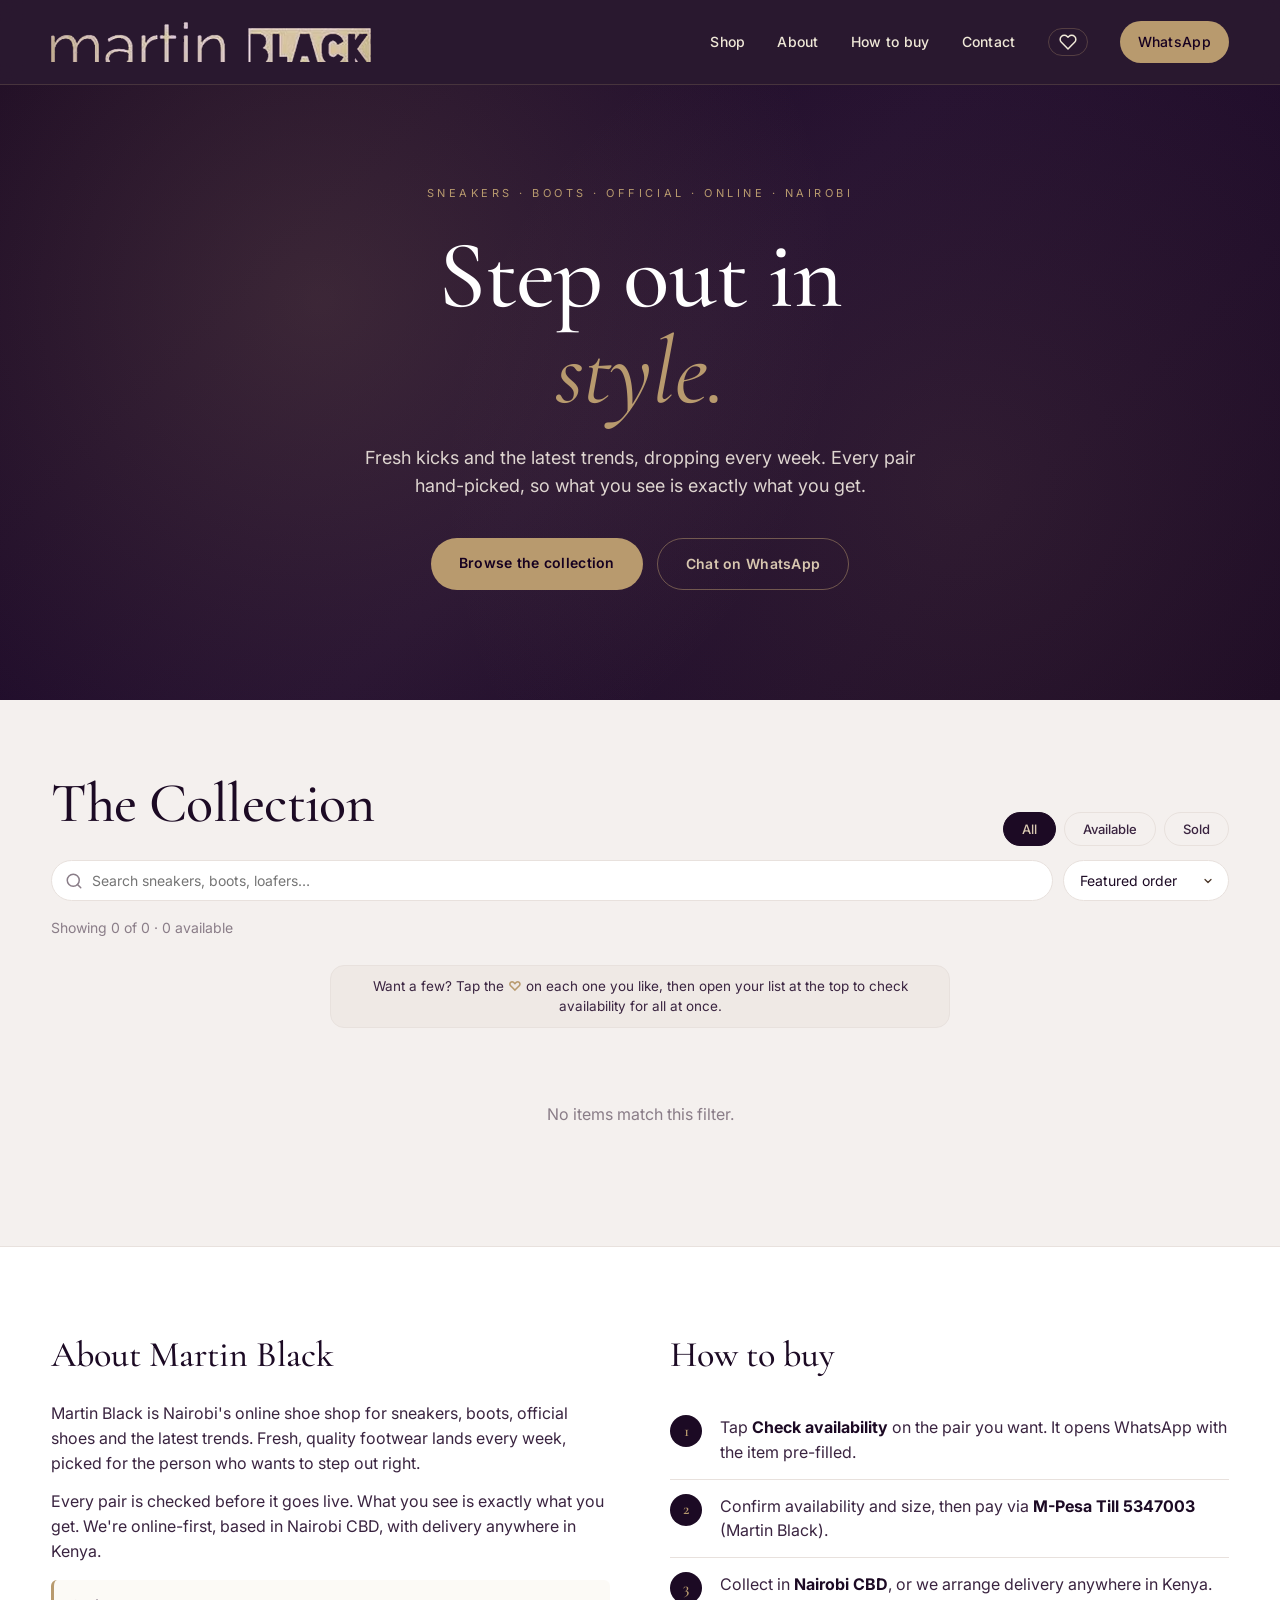
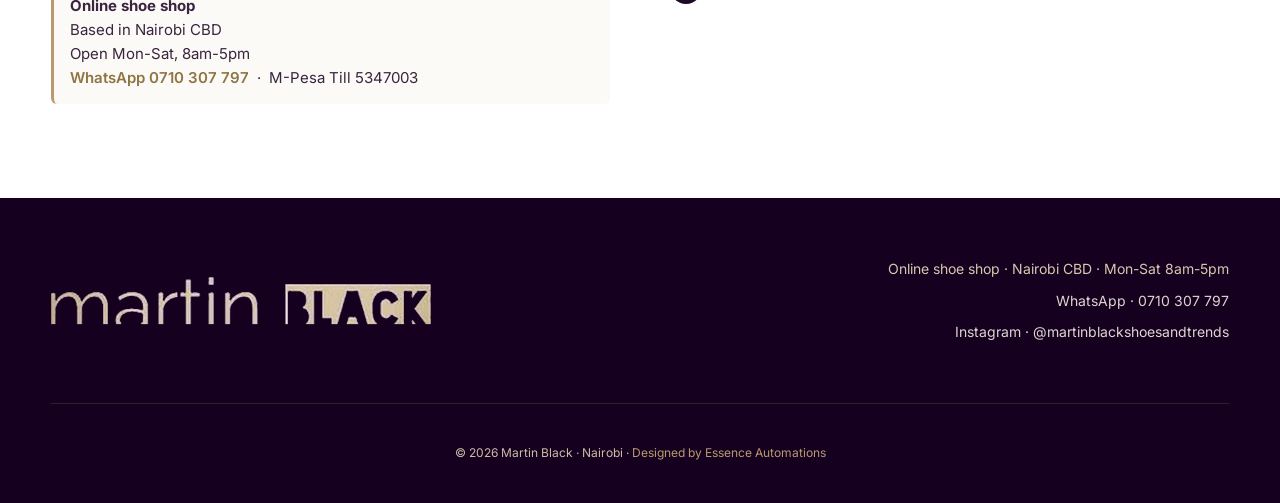
==== commit 6d6008bc: "Shopfront: make multi-item enquiry (wishlist) discoverable — gallery hint + '<Products> you've picke" ====
--- a/index.html
+++ b/index.html
@@ -32,7 +32,7 @@
 <link rel="preconnect" href="https://fonts.googleapis.com">
 <link rel="preconnect" href="https://fonts.gstatic.com" crossorigin>
 <link href="https://fonts.googleapis.com/css2?family=Cormorant+Garamond:wght@400;500;600;700&family=Inter:wght@300;400;500;600;700&display=swap" rel="stylesheet">
-<link rel="stylesheet" href="styles.css?v=32">
+<link rel="stylesheet" href="styles.css?v=20260726enq">
 <!-- GHL external tracking -->
 <script src="https://link.essenceautomations.com/js/external-tracking.js" data-tracking-id="tk_d5a5c7952dc94771ba91855a4bfe3aea"></script>
 </head>
@@ -104,6 +104,8 @@
   </div>
 </section>
 
+<p class="multi-enquire-hint container">Want a few? Tap the <span class="meh-heart">♡</span> on each one you like, then open your list at the top to check availability for all at once.</p>
+
 <main class="gallery container" id="gallery">
   <!-- Items injected here -->
 </main>
@@ -161,7 +163,7 @@
 <div id="wishlistModal" class="modal" role="dialog" aria-modal="true" aria-label="Saved items">
   <div class="modal-card modal-card--wide">
     <div class="modal-head">
-      <h3>Saved items</h3>
+      <h3>Pieces you've picked</h3>
       <button id="wishlistClose" class="modal-close" aria-label="Close">&times;</button>
     </div>
     <div id="wishlistBody" class="wl-body"></div>
@@ -203,6 +205,6 @@
   </div>
 </div>
 
-<script src="main.js?v=20260606susp3"></script>
+<script src="main.js?v=20260726enq"></script>
 </body>
 </html>
--- a/styles.css
+++ b/styles.css
@@ -309,6 +309,12 @@
 .modal-close:hover { background: var(--surface); color: var(--ink); }
 
 /* Wishlist rows */
+.multi-enquire-hint {
+  margin: 2px auto 18px; font-size: 13.5px; line-height: 1.5; color: var(--ink-soft, #555);
+  background: var(--surface, #f5f5f5); border: 1px solid var(--line, #e3e3e3);
+  border-radius: 14px; padding: 10px 18px; text-align: center; max-width: 620px;
+}
+.multi-enquire-hint .meh-heart { color: var(--gold, #c8a13a); font-weight: 700; }
 .wl-body { max-height: 60vh; overflow-y: auto; }
 .wl-row {
   display: flex; gap: 12px; align-items: center;
@@ -719,7 +725,10 @@
 .cat-bar-meta { color: var(--ink-soft); font-size: 12px; }
 .cat-bar-track { background: var(--line); border-radius: 99px; height: 6px; overflow: hidden; }
 .cat-bar-fill { background: var(--gold); height: 100%; transition: width 0.4s; }
-.recent-list { display: flex; flex-direction: column; gap: 10px; }
+.recent-list { display: flex; flex-direction: column; gap: 10px;  max-height: 360px; overflow-y: auto; scrollbar-width: thin; padding-right: 2px; }
+.recent-list::-webkit-scrollbar { width: 6px; }
+.recent-list::-webkit-scrollbar-thumb { background: rgba(107,91,58,0.35); border-radius: 99px; }
+.recent-list::-webkit-scrollbar-track { background: transparent; }
 .recent-row { display: flex; gap: 10px; align-items: center; }
 .recent-row img { width: 44px; height: 44px; border-radius: 6px; object-fit: cover; flex-shrink: 0; }
 .recent-name { font-size: 13px; font-weight: 600; color: var(--ink); line-height: 1.3; }
@@ -817,7 +826,7 @@
 .admin-form h2 { font-family: var(--serif); font-size: 24px; margin-bottom: 18px; }
 .field { margin-bottom: 14px; }
 .field label { display: block; font-size: 13px; font-weight: 600; color: var(--ink-soft); margin-bottom: 6px; }
-.field input[type="text"], .field input[type="number"], .field input[type="url"], .field input[type="tel"], .field input[type="search"], .field input[type="date"], .field textarea, .field select {
+.field input[type="text"], .field input[type="number"], .field input[type="url"], .field input[type="tel"], .field input[type="search"], .field input[type="password"], .field input[type="email"], .field input[type="date"], .field textarea, .field select {
   width: 100%; padding: 11px 14px; border: 1px solid var(--line); border-radius: 8px; font-family: inherit; font-size: 14px; background: #fff; color: var(--ink);
 }
 .field textarea { resize: vertical; min-height: 80px; }
@@ -970,7 +979,7 @@
 
 /* Modal */
 .modal { position: fixed; inset: 0; background: rgba(0,0,0,0.55); z-index: 1000; align-items: center; justify-content: center; padding: 20px; }
-.modal-card { background: #fff; border-radius: 14px; padding: 28px; max-width: 500px; width: 100%; box-shadow: 0 20px 60px rgba(0,0,0,0.3); max-height: 90vh; overflow-y: auto; }
+.modal-card { background: #fff; border-radius: 14px; padding: 28px; max-width: 500px; width: 100%; box-shadow: 0 20px 60px rgba(0,0,0,0.3); max-height: calc(100vh - 40px); max-height: calc(100dvh - 40px); overflow-y: auto; -webkit-overflow-scrolling: touch; }
 .modal-card h3 { font-family: var(--serif); font-size: 24px; font-weight: 500; margin: 0 0 4px; }
 .modal-card p.sub { color: #666; font-size: 14px; margin-bottom: 18px; }
 
@@ -1249,11 +1258,14 @@
 .client-row-main { flex: 1; min-width: 0; }
 .client-row-name { font-size: 15px; font-weight: 700; color: var(--ink, #2a1d10); }
 .client-row-sub { font-size: 12.5px; color: var(--ink-soft, #6b5b48); margin-top: 3px; }
-.client-items { display: flex; flex-wrap: wrap; gap: 6px; margin-top: 8px; }
+.client-items { display: flex; flex-wrap: wrap; gap: 6px; margin-top: 8px;  max-height: 84px; overflow-y: auto; scrollbar-width: thin; padding-right: 2px; }
+.client-items::-webkit-scrollbar { width: 6px; }
+.client-items::-webkit-scrollbar-thumb { background: rgba(107,91,58,0.35); border-radius: 99px; }
+.client-items::-webkit-scrollbar-track { background: transparent; }
 .client-item {
   font-size: 11.5px; color: #6b5b3a;
-  background: #faf6ec; border: 1px solid #e8dcbf; border-radius: 99px;
-  padding: 2px 9px; white-space: nowrap;
+  background: #faf6ec; border: 1px solid #e8dcbf; border-radius: 12px;
+  padding: 2px 9px; white-space: normal; overflow-wrap: anywhere;
 }
 .client-row-actions { flex-shrink: 0; display: flex; flex-direction: column; gap: 6px; }
 .client-tag { display: inline-block; margin-left: 8px; font-size: 10px; font-weight: 700; letter-spacing: 0.06em; text-transform: uppercase; color: #6b5b3a; background: #f3ead6; border: 1px solid #e3d3ad; border-radius: 4px; padding: 1px 6px; vertical-align: middle; }
@@ -1345,3 +1357,55 @@
   .rcpt-date { text-align: center; font-size: 10px; margin-top: 6px; }
   .rcpt-foot { text-align: center; margin-top: 8px; font-style: italic; }
 }
+/* Bulk-sell modal rows. .bulksell-row-name flexes to take leftover width and
+   min-width:0 lets long names wrap instead of pushing the size control off.
+   .bsr-size overrides the global select{width:100%} so it sits inline. */
+.bulksell-rows { display: flex; flex-direction: column; gap: 6px; max-height: 200px; overflow-y: auto; scrollbar-width: thin; padding-right: 2px; margin-top: 4px; }
+.bulksell-row { display: flex; align-items: center; justify-content: space-between; gap: 8px; background: rgba(0,0,0,0.035); border: 1px solid rgba(0,0,0,0.1); border-radius: 10px; padding: 6px 10px; }
+.bulksell-row-name { flex: 1 1 auto; min-width: 0; font-size: 12.5px; overflow-wrap: anywhere; }
+.bulksell-row .bsr-size { width: auto; max-width: 45%; flex: 0 0 auto; font-size: 12px; padding: 3px 6px; border: 1px solid rgba(0,0,0,0.2); border-radius: 6px; background: #fff; }
+.bulksell-row .bsr-onesize { font-size: 12px; opacity: 0.7; flex: 0 0 auto; white-space: nowrap; }
+/* Mobile: full-screen modal sheets so tall sale/restock modals fit and the
+   action buttons stay reachable (sticky footer). dvh/svh not vh, so the
+   browser URL bar can't clip the card. 2026-06-07 */
+@media (max-width: 600px) {
+  .modal { padding: 0; align-items: stretch; }
+  .modal-card { max-width: none; border-radius: 0; height: 100svh; height: 100dvh; max-height: 100svh; max-height: 100dvh; padding: 16px 16px 0; }
+  .modal-card h3 { font-size: 19px; line-height: 1.18; }
+  .modal-card .admin-actions { position: sticky; bottom: 0; background: #fff; z-index: 2; margin: 14px -16px 0; padding: 12px 16px calc(12px + env(safe-area-inset-bottom, 0px)); box-shadow: 0 -7px 14px -9px rgba(0,0,0,0.25); }
+  .bulk-bar { flex-wrap: wrap; }
+}
+
+
+/* ===== Collapsible admin sections (mobile-safe) — fleet rollout 2026-06-11 =====
+   Manual add-item form + WhatsApp Marketing collapse into native <details>.
+   CRITICAL: a <summary> with display:flex breaks native <details> toggling in
+   Safari / mobile WebKit, so summaries stay display:block (flex on inner .me-row)
+   AND the toggles are JS-driven (preventDefault + flip .open) — see admin.js. */
+.manual-entry { margin: 14px 0 0; }
+summary.manual-entry-divider { display: block; list-style: none; cursor: pointer; user-select: none; margin: 10px 0; }
+summary.manual-entry-divider::-webkit-details-marker { display: none; }
+summary.manual-entry-divider::marker { content: ""; }
+.manual-entry .me-row { display: flex; align-items: center; gap: 12px; }
+.manual-entry .me-row::before, .manual-entry .me-row::after { content: ""; flex: 1; height: 1px; background: var(--line, #e5e0d5); }
+.manual-entry .me-pill {
+  display: inline-flex; align-items: center; gap: 9px; white-space: nowrap;
+  background: var(--gold); color: #1c1208;
+  padding: 12px 24px; border-radius: 999px;
+  font-size: 13px; font-weight: 700; letter-spacing: 0.06em; text-transform: uppercase;
+  box-shadow: 0 3px 12px rgba(0,0,0,0.16);
+  transition: transform 0.18s, box-shadow 0.18s, filter 0.18s;
+}
+.manual-entry .me-plus { transition: transform 0.2s ease; }
+.manual-entry[open] .me-plus { transform: rotate(45deg); }
+summary.manual-entry-divider:hover .me-pill { transform: translateY(-1px); box-shadow: 0 5px 16px rgba(0,0,0,0.22); filter: brightness(0.96); }
+summary.manual-entry-divider:active .me-pill { transform: translateY(0); }
+
+.dash-collapse { margin: 0; }
+summary.dash-summary { display: block; list-style: none; cursor: pointer; user-select: none; position: relative; }
+summary.dash-summary::-webkit-details-marker { display: none; }
+summary.dash-summary::marker { content: ""; }
+summary.dash-summary .dash-title { margin-bottom: 0; padding-right: 28px; }
+.dash-collapse[open] summary.dash-summary .dash-title { margin-bottom: 18px; }
+summary.dash-summary::after { content: "\203A"; position: absolute; right: 2px; top: 6px; font-size: 24px; line-height: 1; color: var(--gold-deep, var(--gold)); transform: rotate(90deg); transition: transform 0.18s ease; }
+.dash-collapse[open] summary.dash-summary::after { transform: rotate(-90deg); }
